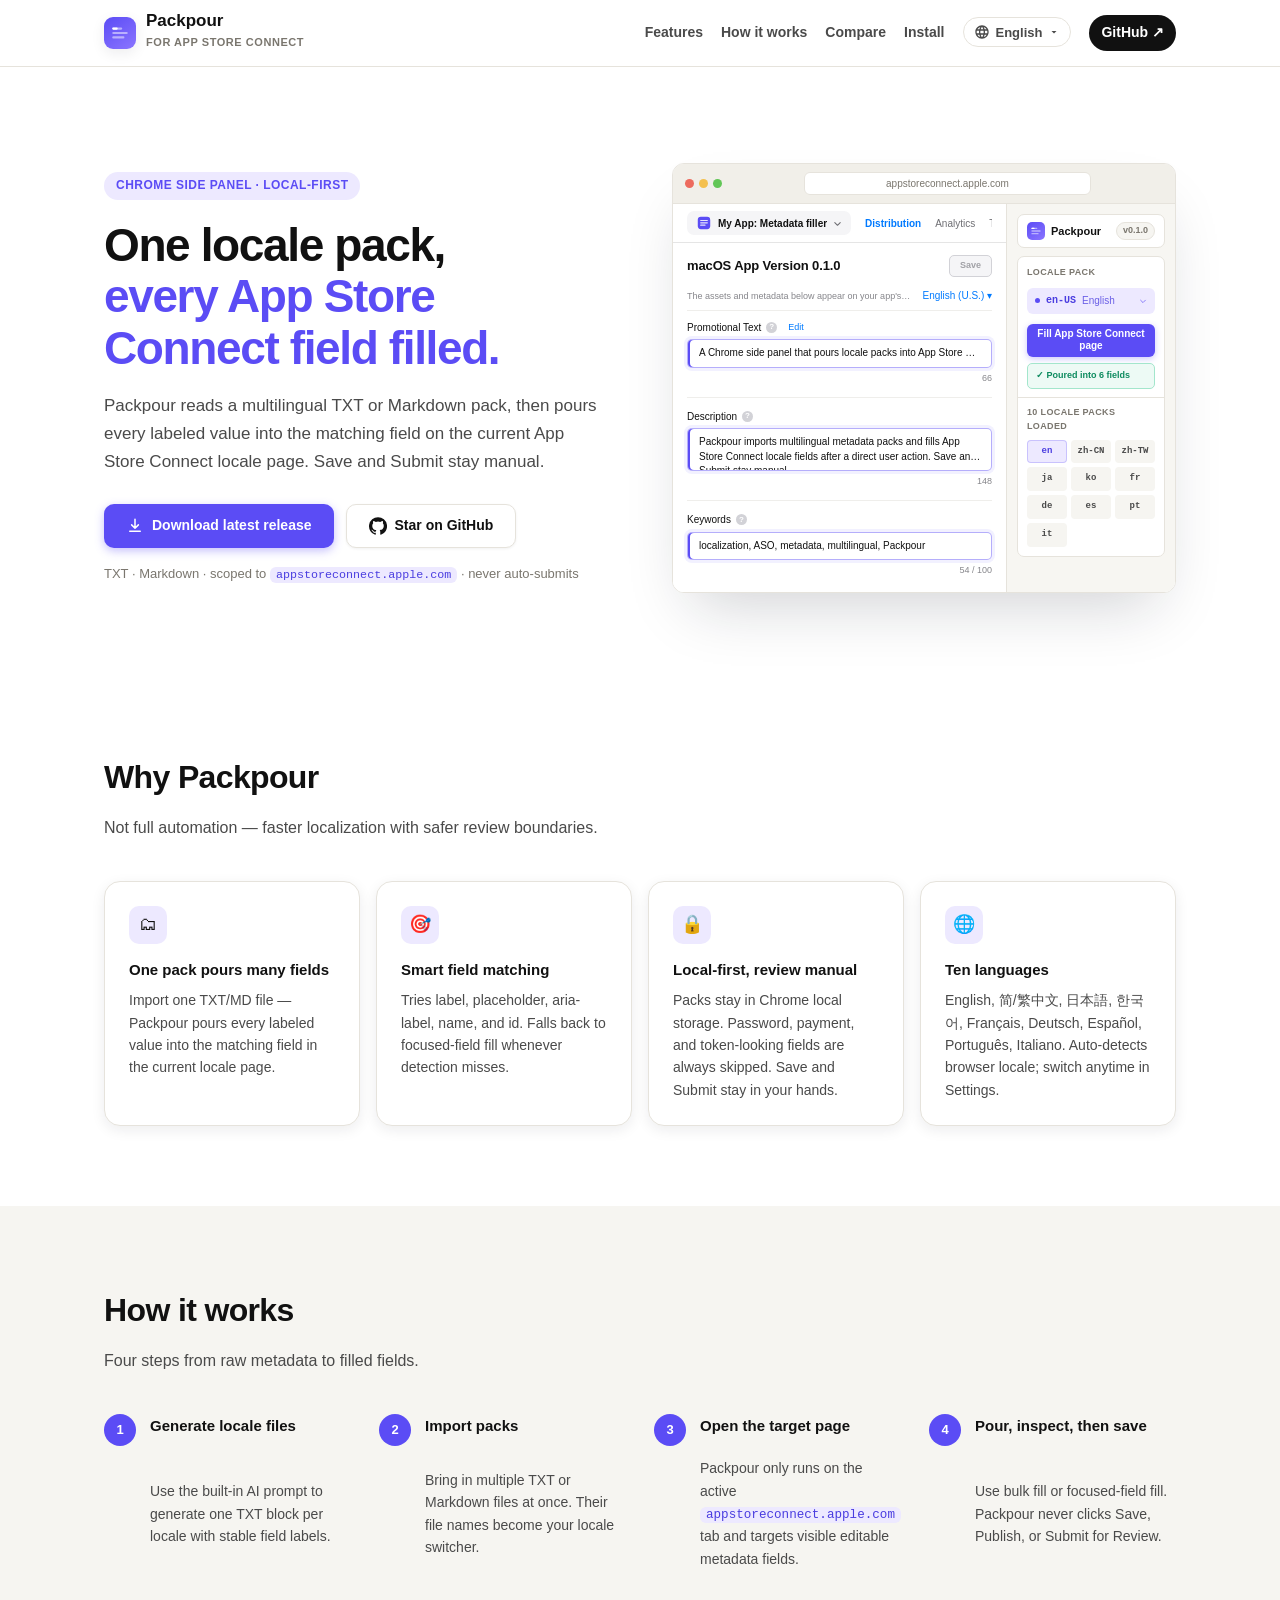
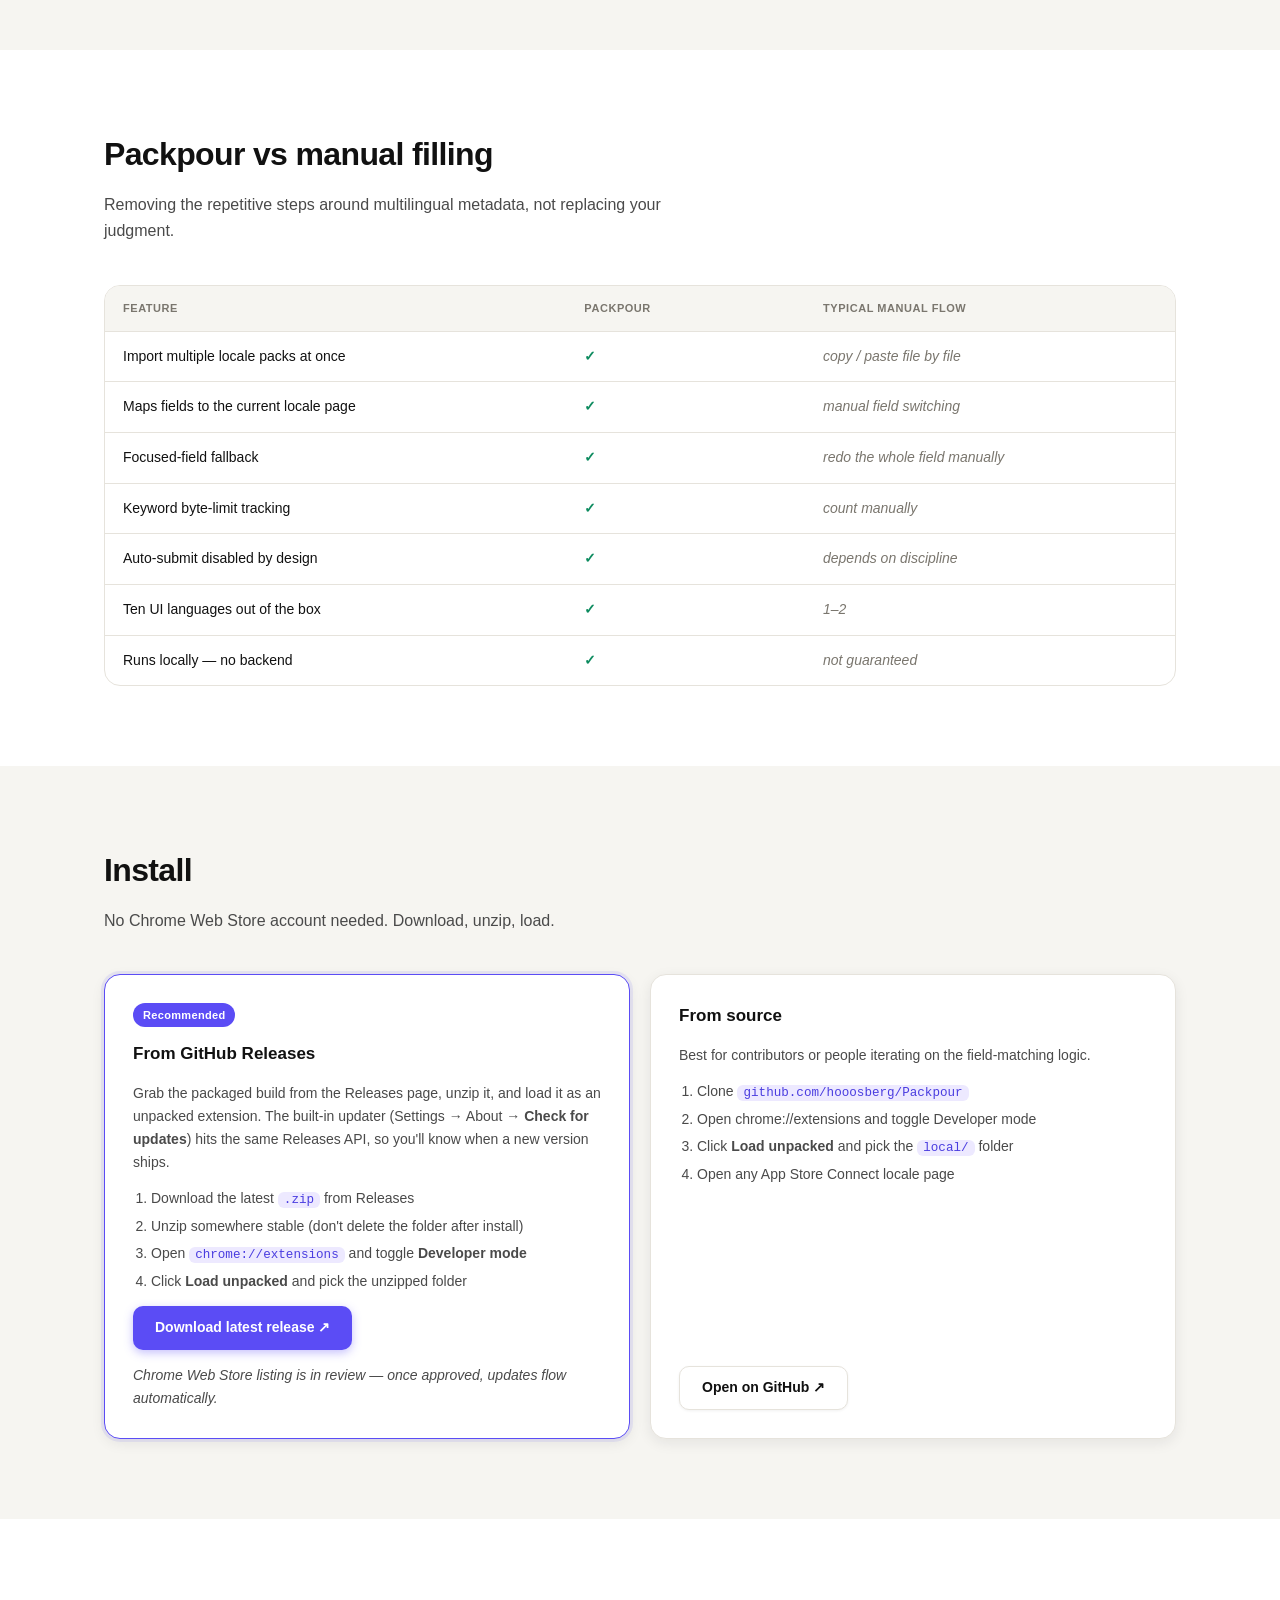
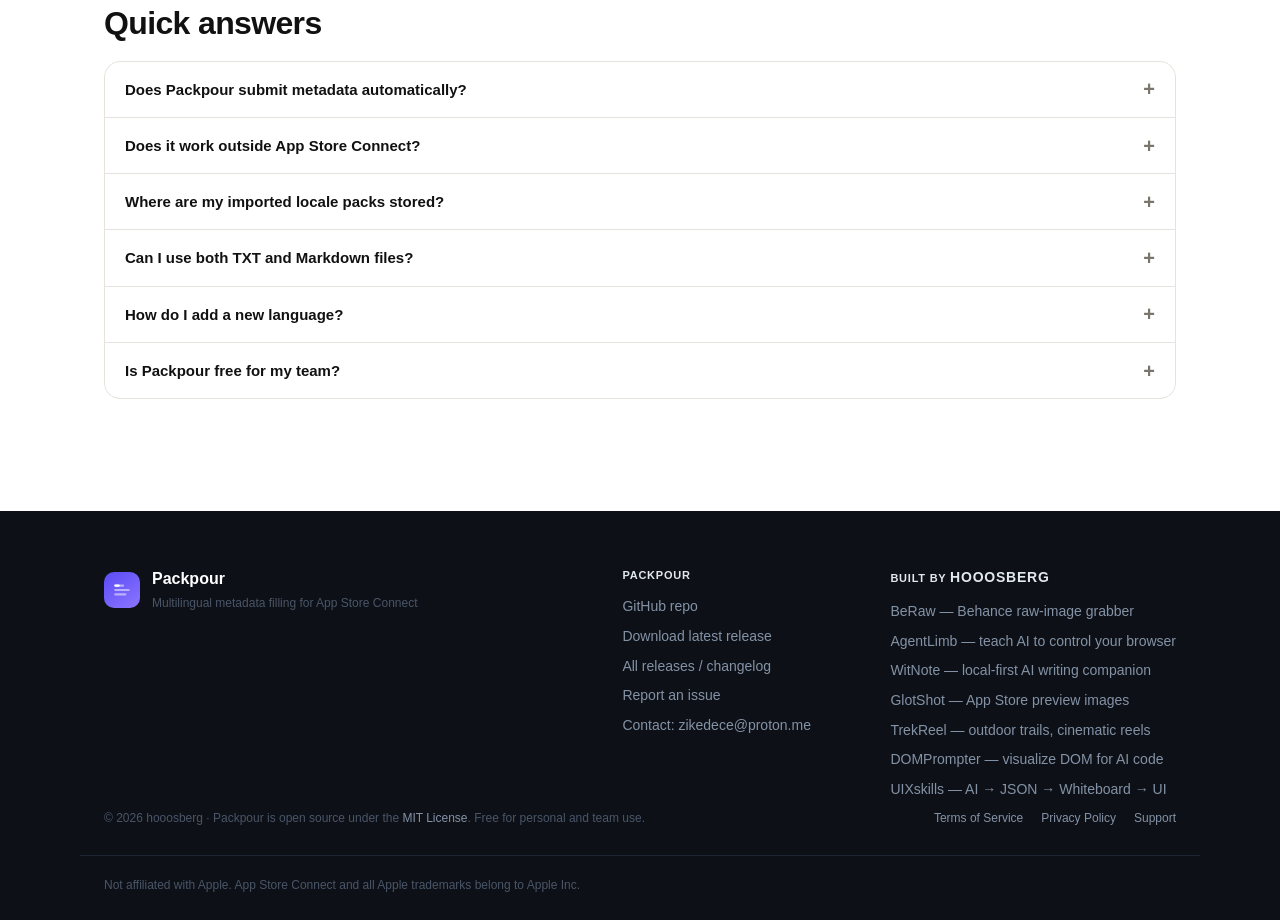
==== site/index.html @ 40644895 "Initial release: Packpour v0.1.0 Chrome side panel extension that pours multilingual TXT/Markdown me" ====
<!doctype html>
<html lang="en">
  <head>
    <meta charset="utf-8" />
    <meta name="viewport" content="width=device-width, initial-scale=1" />
    <title>Packpour — Pour locale packs into App Store Connect</title>
    <meta name="description" content="Packpour is a Chrome side panel that imports multilingual TXT or Markdown metadata packs and pours them into App Store Connect locale pages. Ten languages." />
    <meta property="og:title" content="Packpour — Pour locale packs into App Store Connect" />
    <meta property="og:description" content="Import locale packs. Fill App Store Connect. No copy-paste tax." />
    <meta property="og:type" content="website" />
    <link rel="icon" href="./assets/icon-128.png" type="image/png" />
    <link rel="stylesheet" href="./styles.css" />
  </head>
  <body>

    <header class="top">
      <div class="container top__inner">
        <a class="top__brand" href="./index.html">
          <span class="top__logo" aria-hidden="true">
            <svg width="20" height="20" viewBox="0 0 18 18" fill="none">
              <rect x="2" y="4" width="9" height="2" rx="1" fill="white" opacity=".5"/>
              <rect x="2" y="8" width="14" height="2" rx="1" fill="white" opacity=".5"/>
              <rect x="2" y="12" width="11" height="2" rx="1" fill="white" opacity=".5"/>
              <rect x="2" y="4" width="5" height="2" rx="1" fill="white"/>
            </svg>
          </span>
          <div>
            <span class="top__name">Packpour</span>
            <span class="top__tag" data-i18n="top.tag">for App Store Connect</span>
          </div>
        </a>
        <nav class="top__nav">
          <a href="#features" data-i18n="nav.features">Features</a>
          <a href="#how" data-i18n="nav.howItWorks">How it works</a>
          <a href="#compare" data-i18n="nav.compare">Compare</a>
          <a href="#install" data-i18n="nav.install">Install</a>
          <div class="lang-switcher">
            <button class="lang-switcher__button" type="button" id="langSwitcherButton" aria-haspopup="true" aria-expanded="false">
              <svg viewBox="0 0 24 24" width="16" height="16" aria-hidden="true"><path fill="currentColor" d="M12 2C6.48 2 2 6.48 2 12s4.48 10 10 10 10-4.48 10-10S17.52 2 12 2zm6.93 6h-2.95a15.65 15.65 0 0 0-1.38-3.56A8.03 8.03 0 0 1 18.92 8zM12 4.04c.83 1.2 1.48 2.53 1.91 3.96h-3.82c.43-1.43 1.08-2.76 1.91-3.96zM4.26 14C4.1 13.36 4 12.69 4 12s.1-1.36.26-2h3.38c-.08.66-.14 1.32-.14 2s.06 1.34.14 2H4.26zm.82 2h2.95c.32 1.25.78 2.45 1.38 3.56A7.99 7.99 0 0 1 5.08 16zm2.95-8H5.08a7.99 7.99 0 0 1 4.33-3.56A15.65 15.65 0 0 0 8.03 8zM12 19.96c-.83-1.2-1.48-2.53-1.91-3.96h3.82c-.43 1.43-1.08 2.76-1.91 3.96zM14.34 14H9.66c-.09-.66-.16-1.32-.16-2s.07-1.35.16-2h4.68c.09.65.16 1.32.16 2s-.07 1.34-.16 2zm.25 5.56c.6-1.11 1.06-2.31 1.38-3.56h2.95a8.03 8.03 0 0 1-4.33 3.56zM16.36 14c.08-.66.14-1.32.14-2s-.06-1.34-.14-2h3.38c.16.64.26 1.31.26 2s-.1 1.36-.26 2h-3.38z"/></svg>
              <span id="langSwitcherLabel">English</span>
              <svg viewBox="0 0 24 24" width="12" height="12" aria-hidden="true"><path fill="currentColor" d="M7 10l5 5 5-5z"/></svg>
            </button>
            <ul class="lang-switcher__menu" id="langSwitcherMenu" role="menu" hidden></ul>
          </div>
          <a class="top__github" href="https://github.com/hooosberg/Packpour" target="_blank" rel="noreferrer noopener">GitHub ↗</a>
        </nav>
      </div>
    </header>

    <main>

      <!-- ── Hero ─────────────────────────────── -->
      <section class="hero">
        <div class="container hero__inner">
          <div class="hero__copy">
            <span class="hero__eyebrow" data-i18n="hero.eyebrow">Chrome side panel · local-first</span>
            <h1>
              <span data-i18n="hero.h1a">One locale pack,</span><br />
              <span class="hero__accent" data-i18n="hero.h1b">every App Store Connect field filled.</span>
            </h1>
            <p class="hero__lede" data-i18n="hero.lede">
              Packpour reads a multilingual TXT or Markdown pack, then pours every labeled value
              into the matching field on the current App Store Connect locale page.
              Save and Submit stay manual.
            </p>
            <div class="hero__ctas">
              <a class="btn btn--primary" href="https://github.com/hooosberg/Packpour/releases/latest" target="_blank" rel="noreferrer noopener">
                <svg width="18" height="18" viewBox="0 0 24 24" fill="none" aria-hidden="true"><path d="M12 3v12m0 0 4.5-4.5M12 15l-4.5-4.5M5 19h14" stroke="currentColor" stroke-width="2" stroke-linecap="round" stroke-linejoin="round"/></svg>
                <span data-i18n="hero.ctaDownload">Download latest release</span>
              </a>
              <a class="btn btn--ghost" href="https://github.com/hooosberg/Packpour" target="_blank" rel="noreferrer noopener">
                <svg width="18" height="18" viewBox="0 0 24 24" fill="currentColor" aria-hidden="true"><path d="M12 .3a12 12 0 0 0-3.8 23.38c.6.12.82-.26.82-.58v-2.03c-3.34.73-4.04-1.61-4.04-1.61-.55-1.39-1.34-1.76-1.34-1.76-1.09-.74.08-.72.08-.72 1.21.08 1.85 1.24 1.85 1.24 1.07 1.84 2.81 1.31 3.5 1 .1-.78.42-1.31.76-1.61-2.66-.3-5.47-1.33-5.47-5.93 0-1.31.47-2.38 1.24-3.22-.12-.3-.54-1.52.12-3.17 0 0 1-.32 3.3 1.23a11.4 11.4 0 0 1 6 0c2.3-1.55 3.3-1.23 3.3-1.23.66 1.65.24 2.87.12 3.17.77.84 1.24 1.91 1.24 3.22 0 4.61-2.81 5.62-5.48 5.92.43.37.81 1.1.81 2.22v3.29c0 .32.21.7.82.58A12 12 0 0 0 12 .3z"/></svg>
                <span data-i18n="hero.ctaStar">Star on GitHub</span>
              </a>
            </div>
            <p class="hero__footnote" data-i18n-html="hero.footnote">TXT · Markdown · scoped to <code>appstoreconnect.apple.com</code> · never auto-submits</p>
          </div>

          <div class="hero__visual">
            <div class="scene">
              <div class="scene__window">
                <div class="scene__bar">
                  <span class="scene__dots"><span></span><span></span><span></span></span>
                  <span class="scene__url">appstoreconnect.apple.com</span>
                </div>
                <div class="scene__body">
                  <div class="scene__main">
                    <div class="scene__asc-topbar">
                      <div class="scene__asc-selector">
                        <span class="scene__asc-sel-icon" aria-hidden="true">
                          <svg width="14" height="14" viewBox="0 0 18 18" fill="none">
                            <rect x="1" y="1" width="16" height="16" rx="4" fill="#5b4cf5"/>
                            <rect x="4" y="5" width="10" height="1.5" rx=".75" fill="white" opacity=".85"/>
                            <rect x="4" y="8" width="10" height="1.5" rx=".75" fill="white" opacity=".85"/>
                            <rect x="4" y="11" width="7" height="1.5" rx=".75" fill="white" opacity=".85"/>
                          </svg>
                        </span>
                        <span class="scene__asc-sel-name">My App: Metadata filler</span>
                        <svg class="scene__asc-sel-caret" width="9" height="9" viewBox="0 0 10 10" aria-hidden="true"><path d="M2 4l3 3 3-3" stroke="currentColor" stroke-width="1.2" fill="none" stroke-linecap="round" stroke-linejoin="round"/></svg>
                      </div>
                      <nav class="scene__asc-tabs">
                        <span class="scene__asc-tab scene__asc-tab--active">Distribution</span>
                        <span class="scene__asc-tab">Analytics</span>
                        <span class="scene__asc-tab">TestFlight</span>
                        <span class="scene__asc-tab">Xcode Cloud</span>
                      </nav>
                    </div>

                    <div class="scene__asc-page">
                      <div class="scene__asc-heading">
                        <h3>macOS App Version 0.1.0</h3>
                        <span class="scene__asc-save">Save</span>
                      </div>
                      <div class="scene__asc-sub">
                        <p>The assets and metadata below appear on your app's product page.</p>
                        <span class="scene__lang" data-i18n="scene.lang">English (U.S.) ▾</span>
                      </div>

                      <div class="scene__field scene__field--just-filled">
                        <div class="scene__field-head">
                          <span class="scene__field-label">Promotional Text</span>
                          <span class="scene__field-help" aria-hidden="true">?</span>
                          <span class="scene__field-edit">Edit</span>
                        </div>
                        <div class="scene__field-input">A Chrome side panel that pours locale packs into App Store Connect.</div>
                        <div class="scene__field-foot"><span>66</span></div>
                      </div>

                      <hr class="scene__asc-rule" />

                      <div class="scene__field scene__field--just-filled">
                        <div class="scene__field-head">
                          <span class="scene__field-label">Description</span>
                          <span class="scene__field-help" aria-hidden="true">?</span>
                        </div>
                        <div class="scene__field-input scene__field-input--multi">Packpour imports multilingual metadata packs and fills App Store Connect locale fields after a direct user action. Save and Submit stay manual.</div>
                        <div class="scene__field-foot"><span>148</span></div>
                      </div>

                      <hr class="scene__asc-rule" />

                      <div class="scene__field scene__field--just-filled">
                        <div class="scene__field-head">
                          <span class="scene__field-label">Keywords</span>
                          <span class="scene__field-help" aria-hidden="true">?</span>
                        </div>
                        <div class="scene__field-input">localization, ASO, metadata, multilingual, Packpour</div>
                        <div class="scene__field-foot"><span>54 / 100</span></div>
                      </div>
                    </div>
                  </div>

                  <div class="scene__side">
                    <div class="scene__side-head">
                      <span class="scene__side-logo" aria-hidden="true">
                        <svg width="12" height="12" viewBox="0 0 18 18" fill="none">
                          <rect x="2" y="4" width="9" height="2" rx="1" fill="white" opacity=".5"/>
                          <rect x="2" y="8" width="14" height="2" rx="1" fill="white" opacity=".5"/>
                          <rect x="2" y="12" width="11" height="2" rx="1" fill="white" opacity=".5"/>
                          <rect x="2" y="4" width="5" height="2" rx="1" fill="white"/>
                        </svg>
                      </span>
                      <span class="scene__side-name">Packpour</span>
                      <span class="scene__side-ver">v0.1.0</span>
                    </div>
                    <div class="scene__side-body">
                      <div class="scene__side-section" data-i18n="scene.panelSection">Locale pack</div>
                      <div class="scene__side-current">
                        <span class="scene__side-dot"></span>
                        <span class="scene__side-current-code">en-US</span>
                        <span class="scene__side-current-name">English</span>
                        <svg class="scene__side-caret" width="8" height="8" viewBox="0 0 10 10" aria-hidden="true"><path d="M2 4l3 3 3-3" stroke="currentColor" stroke-width="1.2" fill="none" stroke-linecap="round" stroke-linejoin="round"/></svg>
                      </div>
                      <div class="scene__side-btn" data-i18n="scene.panelBtn">Fill App Store Connect page</div>
                      <div class="scene__side-status" data-i18n="scene.panelStatus">✓ Poured into 6 fields</div>

                      <div class="scene__side-divider"></div>
                      <div class="scene__side-langs-label" data-i18n="scene.packsLoaded">10 locale packs loaded</div>
                      <div class="scene__side-langs">
                        <span class="scene__side-lang scene__side-lang--active">en</span>
                        <span class="scene__side-lang">zh-CN</span>
                        <span class="scene__side-lang">zh-TW</span>
                        <span class="scene__side-lang">ja</span>
                        <span class="scene__side-lang">ko</span>
                        <span class="scene__side-lang">fr</span>
                        <span class="scene__side-lang">de</span>
                        <span class="scene__side-lang">es</span>
                        <span class="scene__side-lang">pt</span>
                        <span class="scene__side-lang">it</span>
                      </div>
                    </div>
                  </div>
                </div>
              </div>
              <div class="scene__flow" aria-hidden="true">
                <span></span><span></span><span></span><span></span>
              </div>
            </div>
          </div>
        </div>
      </section>

      <!-- ── Features ──────────────────────────── -->
      <section class="section" id="features">
        <div class="container">
          <h2 class="section__title" data-i18n="why.title">Why Packpour</h2>
          <p class="section__lede" data-i18n="why.lede">Not full automation — faster localization with safer review boundaries.</p>
          <div class="cards">
            <article class="card">
              <div class="card__icon">🗂</div>
              <h3 data-i18n="why.card1Title">One pack pours many fields</h3>
              <p data-i18n="why.card1Body">Import one TXT/MD file — Packpour pours every labeled value into the matching field in the current locale page.</p>
            </article>
            <article class="card">
              <div class="card__icon">🎯</div>
              <h3 data-i18n="why.card2Title">Smart field matching</h3>
              <p data-i18n="why.card2Body">Tries label, placeholder, aria-label, name, and id. Falls back to focused-field fill whenever detection misses.</p>
            </article>
            <article class="card">
              <div class="card__icon">🔒</div>
              <h3 data-i18n="why.card3Title">Local-first, review manual</h3>
              <p data-i18n="why.card3Body">Packs stay in Chrome local storage. Password, payment, and token-looking fields are always skipped. Save and Submit stay in your hands.</p>
            </article>
            <article class="card">
              <div class="card__icon">🌐</div>
              <h3 data-i18n="why.card4Title">Ten languages</h3>
              <p data-i18n="why.card4Body">English, 简/繁中文, 日本語, 한국어, Français, Deutsch, Español, Português, Italiano. Auto-detects browser locale; switch anytime in Settings.</p>
            </article>
          </div>
        </div>
      </section>

      <!-- ── How it works ───────────────────────── -->
      <section class="section section--muted" id="how">
        <div class="container">
          <h2 class="section__title" data-i18n="how.title">How it works</h2>
          <p class="section__lede" data-i18n="how.lede">Four steps from raw metadata to filled fields.</p>
          <div class="steps">
            <div class="step">
              <div class="step__num">1</div>
              <h3 data-i18n="how.step1Title">Generate locale files</h3>
              <p data-i18n="how.step1Body">Use the built-in AI prompt to generate one TXT block per locale with stable field labels.</p>
            </div>
            <div class="step">
              <div class="step__num">2</div>
              <h3 data-i18n="how.step2Title">Import packs</h3>
              <p data-i18n="how.step2Body">Bring in multiple TXT or Markdown files at once. Their file names become your locale switcher.</p>
            </div>
            <div class="step">
              <div class="step__num">3</div>
              <h3 data-i18n="how.step3Title">Open the target page</h3>
              <p data-i18n-html="how.step3Body">Packpour only runs on the active <code>appstoreconnect.apple.com</code> tab and targets visible editable metadata fields.</p>
            </div>
            <div class="step">
              <div class="step__num">4</div>
              <h3 data-i18n="how.step4Title">Pour, inspect, then save</h3>
              <p data-i18n="how.step4Body">Use bulk fill or focused-field fill. Packpour never clicks Save, Publish, or Submit for Review.</p>
            </div>
          </div>
        </div>
      </section>

      <!-- ── Compare ────────────────────────────── -->
      <section class="section" id="compare">
        <div class="container">
          <h2 class="section__title" data-i18n="compare.title">Packpour vs manual filling</h2>
          <p class="section__lede" data-i18n="compare.lede">Removing the repetitive steps around multilingual metadata, not replacing your judgment.</p>
          <div class="table">
            <div class="table__row table__row--head">
              <div data-i18n="compare.headFeature">Feature</div>
              <div>Packpour</div>
              <div data-i18n="compare.headOther">Typical manual flow</div>
            </div>
            <div class="table__row">
              <div data-i18n="compare.r1Feat">Import multiple locale packs at once</div>
              <div class="ok">✓</div>
              <div class="no" data-i18n="compare.r1Other">copy / paste file by file</div>
            </div>
            <div class="table__row">
              <div data-i18n="compare.r2Feat">Maps fields to the current locale page</div>
              <div class="ok">✓</div>
              <div class="no" data-i18n="compare.r2Other">manual field switching</div>
            </div>
            <div class="table__row">
              <div data-i18n="compare.r3Feat">Focused-field fallback</div>
              <div class="ok">✓</div>
              <div class="no" data-i18n="compare.r3Other">redo the whole field manually</div>
            </div>
            <div class="table__row">
              <div data-i18n="compare.r4Feat">Keyword byte-limit tracking</div>
              <div class="ok">✓</div>
              <div class="no" data-i18n="compare.r4Other">count manually</div>
            </div>
            <div class="table__row">
              <div data-i18n="compare.r5Feat">Auto-submit disabled by design</div>
              <div class="ok">✓</div>
              <div class="no" data-i18n="compare.r5Other">depends on discipline</div>
            </div>
            <div class="table__row">
              <div data-i18n="compare.r6Feat">Ten UI languages out of the box</div>
              <div class="ok">✓</div>
              <div class="no">1–2</div>
            </div>
            <div class="table__row">
              <div data-i18n="compare.r7Feat">Runs locally — no backend</div>
              <div class="ok">✓</div>
              <div class="no" data-i18n="compare.r7Other">not guaranteed</div>
            </div>
          </div>
        </div>
      </section>

      <!-- ── Install ────────────────────────────── -->
      <section class="section section--muted" id="install">
        <div class="container">
          <h2 class="section__title" data-i18n="install.title">Install</h2>
          <p class="section__lede" data-i18n="install.lede">No Chrome Web Store account needed. Download, unzip, load.</p>
          <div class="install">
            <div class="install__card install__card--featured">
              <div class="install__badge" data-i18n="install.badge">Recommended</div>
              <h3 data-i18n="install.card1Title">From GitHub Releases</h3>
              <p data-i18n-html="install.card1Body">Grab the packaged build from the Releases page, unzip it, and load it as an unpacked extension. The built-in updater (Settings → About → <b>Check for updates</b>) hits the same Releases API, so you'll know when a new version ships.</p>
              <ol>
                <li data-i18n-html="install.card1Step1">Download the latest <code>.zip</code> from Releases</li>
                <li data-i18n="install.card1Step2">Unzip somewhere stable (don't delete the folder after install)</li>
                <li data-i18n-html="install.card1Step3">Open <code>chrome://extensions</code> and toggle <b>Developer mode</b></li>
                <li data-i18n-html="install.card1Step4">Click <b>Load unpacked</b> and pick the unzipped folder</li>
              </ol>
              <a class="btn btn--primary" href="https://github.com/hooosberg/Packpour/releases/latest" target="_blank" rel="noreferrer noopener" data-i18n="install.card1Cta">Download latest release ↗</a>
              <p class="install__note" data-i18n="install.card1Note">Chrome Web Store listing is in review — once approved, updates flow automatically.</p>
            </div>
            <div class="install__card">
              <h3 data-i18n="install.card2Title">From source</h3>
              <p data-i18n="install.card2Body">Best for contributors or people iterating on the field-matching logic.</p>
              <ol>
                <li data-i18n-html="install.card2Step1">Clone <code>github.com/hooosberg/Packpour</code></li>
                <li data-i18n="install.card2Step2">Open chrome://extensions and toggle Developer mode</li>
                <li data-i18n-html="install.card2Step3">Click <b>Load unpacked</b> and pick the <code>local/</code> folder</li>
                <li data-i18n="install.card2Step4">Open any App Store Connect locale page</li>
              </ol>
              <a class="btn btn--ghost" href="https://github.com/hooosberg/Packpour" target="_blank" rel="noreferrer noopener" data-i18n="install.card2Cta">Open on GitHub ↗</a>
            </div>
          </div>
        </div>
      </section>

      <!-- ── FAQ ───────────────────────────────── -->
      <section class="section" id="faq">
        <div class="container">
          <h2 class="section__title" data-i18n="faq.title">Quick answers</h2>
          <div class="faq">
            <details>
              <summary data-i18n="faq.q1">Does Packpour submit metadata automatically?</summary>
              <p data-i18n="faq.a1">No. It fills visible editable fields only. Save, Publish, and Submit for Review always stay manual.</p>
            </details>
            <details>
              <summary data-i18n="faq.q2">Does it work outside App Store Connect?</summary>
              <p data-i18n-html="faq.a2">No. Packpour is intentionally scoped to <code>appstoreconnect.apple.com</code>.</p>
            </details>
            <details>
              <summary data-i18n="faq.q3">Where are my imported locale packs stored?</summary>
              <p data-i18n="faq.a3">Locally, in your browser's Chrome storage. Nothing is sent to any server.</p>
            </details>
            <details>
              <summary data-i18n="faq.q4">Can I use both TXT and Markdown files?</summary>
              <p data-i18n="faq.a4">Yes. The parser accepts both structured TXT and Markdown packs.</p>
            </details>
            <details>
              <summary data-i18n="faq.q5">How do I add a new language?</summary>
              <p data-i18n-html="faq.a5">Copy <code>_locales/en/</code> to a new locale code, translate <code>messages.json</code>, and add the same block to <code>popup.js</code>'s TRANSLATIONS map. Open a PR and we'll ship it.</p>
            </details>
            <details>
              <summary data-i18n="faq.q6">Is Packpour free for my team?</summary>
              <p data-i18n-html="faq.a6">Yes. MIT License — free for personal and team use. If you want to contribute translations or features, email <a href="mailto:zikedece@proton.me">zikedece@proton.me</a>.</p>
            </details>
          </div>
        </div>
      </section>

    </main>

    <footer class="foot">
      <div class="container foot__inner">
        <div class="foot__brand">
          <span class="foot__logo" aria-hidden="true">
            <svg width="20" height="20" viewBox="0 0 18 18" fill="none">
              <rect x="2" y="4" width="9" height="2" rx="1" fill="white" opacity=".5"/>
              <rect x="2" y="8" width="14" height="2" rx="1" fill="white" opacity=".5"/>
              <rect x="2" y="12" width="11" height="2" rx="1" fill="white" opacity=".5"/>
              <rect x="2" y="4" width="5" height="2" rx="1" fill="white"/>
            </svg>
          </span>
          <div>
            <div class="foot__name">Packpour</div>
            <div class="foot__tag" data-i18n="footer.tag">Multilingual metadata filling for App Store Connect</div>
          </div>
        </div>

        <div class="foot__cols">
          <div class="foot__col">
            <h4 data-i18n="footer.colProduct">Packpour</h4>
            <a href="https://github.com/hooosberg/Packpour" target="_blank" rel="noreferrer noopener" data-i18n="footer.linkRepo">GitHub repo</a>
            <a href="https://github.com/hooosberg/Packpour/releases/latest" target="_blank" rel="noreferrer noopener" data-i18n="footer.linkRelease">Download latest release</a>
            <a href="https://github.com/hooosberg/Packpour/releases" target="_blank" rel="noreferrer noopener" data-i18n="footer.linkChangelog">All releases / changelog</a>
            <a href="https://github.com/hooosberg/Packpour/issues" target="_blank" rel="noreferrer noopener" data-i18n="footer.linkIssue">Report an issue</a>
            <a href="mailto:zikedece@proton.me" data-i18n="footer.linkContact">Contact: zikedece@proton.me</a>
          </div>
          <div class="foot__col">
            <h4 data-i18n-html="footer.colBuilt">Built by <a href="https://github.com/hooosberg" target="_blank" rel="noreferrer noopener">hooosberg</a></h4>
            <a href="https://github.com/hooosberg/BeRaw" target="_blank" rel="noreferrer noopener" data-i18n="footer.proj1">BeRaw — Behance raw-image grabber</a>
            <a href="https://github.com/hooosberg/AgentLimb" target="_blank" rel="noreferrer noopener" data-i18n="footer.proj2">AgentLimb — teach AI to control your browser</a>
            <a href="https://github.com/hooosberg/WitNote" target="_blank" rel="noreferrer noopener" data-i18n="footer.proj3">WitNote — local-first AI writing companion</a>
            <a href="https://github.com/hooosberg/GlotShot" target="_blank" rel="noreferrer noopener" data-i18n="footer.proj4">GlotShot — App Store preview images</a>
            <a href="https://github.com/hooosberg/TrekReel" target="_blank" rel="noreferrer noopener" data-i18n="footer.proj5">TrekReel — outdoor trails, cinematic reels</a>
            <a href="https://github.com/hooosberg/DOMPrompter" target="_blank" rel="noreferrer noopener" data-i18n="footer.proj6">DOMPrompter — visualize DOM for AI code</a>
            <a href="https://github.com/hooosberg/UIXskills" target="_blank" rel="noreferrer noopener" data-i18n="footer.proj7">UIXskills — AI → JSON → Whiteboard → UI</a>
          </div>
        </div>
      </div>

      <div class="container foot__legal">
        <span>© <span id="year">2026</span> hooosberg · <span data-i18n-html="footer.legalCopy">Packpour is open source under the <a href="./terms.html">MIT License</a>. Free for personal and team use.</span></span>
        <span class="foot__legal-links">
          <a href="./terms.html" data-i18n="footer.legalTerms">Terms of Service</a>
          <a href="./privacy.html" data-i18n="footer.legalPrivacy">Privacy Policy</a>
          <a href="./support.html" data-i18n="footer.legalSupport">Support</a>
        </span>
      </div>
      <div class="container foot__legal">
        <span data-i18n="footer.legalTrademark">Not affiliated with Apple. App Store Connect and all Apple trademarks belong to Apple Inc.</span>
      </div>
    </footer>

    <script defer src="./i18n.js"></script>
  </body>
</html>
---- site/styles.css ----
/* ── Reset & base ───────────────────────────────────────────── */
*, *::before, *::after { box-sizing: border-box; margin: 0; padding: 0; }

:root {
  --bg: #ffffff;
  --bg-soft: #f6f5f1;
  --ink: #111111;
  --ink-soft: #4a4a4a;
  --muted: #7a766e;
  --line: #e6e3dc;
  --accent: #5b4cf5;
  --accent-strong: #4a3de0;
  --accent-tint: #ede9ff;
  --warn: #ff7d2d;
  --ok: #0d8b5f;
  --shadow-lg: 0 30px 60px -20px rgba(20, 25, 40, 0.2);
  --shadow-md: 0 10px 30px -10px rgba(20, 25, 40, 0.18);
  --shadow-sm: 0 4px 14px rgba(20, 25, 40, 0.08);
  --radius: 16px;
  --radius-lg: 22px;
  font-family: "Inter", -apple-system, BlinkMacSystemFont, "Helvetica Neue",
    "PingFang SC", "Noto Sans", sans-serif;
  color-scheme: light;
}

html, body {
  background: var(--bg);
  color: var(--ink);
  -webkit-font-smoothing: antialiased;
  text-rendering: optimizeLegibility;
}

body {
  line-height: 1.55;
  font-size: 16px;
  background:
    radial-gradient(1200px 400px at 15% -5%, #ede9ff 0%, transparent 60%),
    radial-gradient(900px 400px at 95% -5%, #fff3e3 0%, transparent 60%),
    var(--bg);
}

a { color: var(--accent); text-decoration: none; }
a:hover { color: var(--accent-strong); }

code {
  font-family: "JetBrains Mono", ui-monospace, SFMono-Regular, Menlo, monospace;
  font-size: 0.9em;
  background: var(--accent-tint);
  color: var(--accent-strong);
  padding: 1px 6px;
  border-radius: 6px;
}

.container {
  width: 100%;
  max-width: 1120px;
  margin: 0 auto;
  padding: 0 24px;
}

/* ── Top bar ────────────────────────────────────────────────── */
.top {
  position: sticky;
  top: 0;
  z-index: 50;
  background: rgba(255, 255, 255, 0.82);
  backdrop-filter: blur(10px);
  -webkit-backdrop-filter: blur(10px);
  border-bottom: 1px solid var(--line);
}
.top__inner {
  display: flex;
  align-items: center;
  justify-content: space-between;
  padding: 12px 24px;
}
.top__brand {
  display: inline-flex;
  align-items: center;
  gap: 10px;
  color: var(--ink);
  font-weight: 700;
}
.top__brand:hover { color: var(--ink); }
.top__logo {
  width: 32px;
  height: 32px;
  border-radius: 9px;
  background: linear-gradient(145deg, #5b4cf5 0%, #8b75ff 100%);
  box-shadow: var(--shadow-sm);
  display: flex;
  align-items: center;
  justify-content: center;
  flex-shrink: 0;
}
.top__name {
  font-size: 17px;
  font-weight: 800;
  display: block;
  line-height: 1;
}
.top__tag {
  font-size: 11px;
  letter-spacing: 0.05em;
  color: var(--muted);
  text-transform: uppercase;
}
.top__nav {
  display: inline-flex;
  align-items: center;
  gap: 18px;
}
.top__nav a {
  color: var(--ink-soft);
  font-size: 14px;
  font-weight: 600;
}
.top__nav a:hover { color: var(--ink); }
.top__github {
  padding: 7px 12px;
  border-radius: 999px;
  background: var(--ink);
  color: #fff !important;
}
.top__github:hover { background: var(--accent); color: #fff !important; }

/* ── Language switcher ──────────────────────────────────────── */
.lang-switcher { position: relative; }
.lang-switcher__button {
  display: inline-flex;
  align-items: center;
  gap: 6px;
  padding: 6px 10px;
  border: 1px solid var(--line);
  border-radius: 999px;
  background: #fff;
  color: var(--ink-soft);
  font-family: inherit;
  font-size: 13px;
  font-weight: 600;
  cursor: pointer;
  transition: border-color 120ms ease, color 120ms ease;
}
.lang-switcher__button:hover { border-color: var(--accent); color: var(--accent); }
.lang-switcher__menu {
  position: absolute;
  top: calc(100% + 6px);
  right: 0;
  list-style: none;
  margin: 0;
  padding: 6px;
  min-width: 180px;
  max-height: 380px;
  overflow-y: auto;
  background: #fff;
  border: 1px solid var(--line);
  border-radius: 12px;
  box-shadow: var(--shadow-md);
  z-index: 60;
}
.lang-switcher__menu[hidden] { display: none; }
.lang-switcher__menu li {
  display: flex;
  align-items: center;
  justify-content: space-between;
  gap: 10px;
  padding: 8px 12px;
  border-radius: 8px;
  font-size: 14px;
  color: var(--ink-soft);
  cursor: pointer;
  transition: background 120ms ease, color 120ms ease;
}
.lang-switcher__menu li:hover { background: var(--bg-soft); color: var(--ink); }
.lang-switcher__menu li.is-active {
  background: var(--accent-tint);
  color: var(--accent-strong);
  font-weight: 700;
}

/* ── Buttons ────────────────────────────────────────────────── */
.btn {
  display: inline-flex;
  align-items: center;
  gap: 8px;
  min-height: 44px;
  padding: 0 22px;
  border-radius: 10px;
  font-size: 14px;
  font-weight: 700;
  text-decoration: none;
  cursor: pointer;
  transition: transform .1s, box-shadow .12s, background .12s;
  white-space: nowrap;
}
.btn:hover { text-decoration: none; }
.btn--primary {
  background: var(--accent);
  color: #fff;
  box-shadow: 0 3px 10px rgba(91,76,245,.35);
}
.btn--primary:hover {
  background: var(--accent-strong);
  color: #fff;
  box-shadow: 0 5px 16px rgba(91,76,245,.45);
  transform: translateY(-1px);
}
.btn--ghost {
  background: #fff;
  color: var(--ink);
  border: 1px solid var(--line);
  box-shadow: 0 1px 3px rgba(13,17,23,.06);
}
.btn--ghost:hover { background: var(--bg-soft); color: var(--ink); }

/* ── Hero ───────────────────────────────────────────────────── */
.hero { padding: 96px 0 80px; overflow: hidden; position: relative; }
.hero__inner {
  display: grid;
  grid-template-columns: 1fr 1fr;
  gap: 64px;
  align-items: center;
  position: relative;
}
.hero__eyebrow {
  display: inline-flex;
  align-items: center;
  height: 28px;
  padding: 0 12px;
  border-radius: 999px;
  background: var(--accent-tint);
  color: var(--accent);
  font-size: 12px;
  font-weight: 700;
  letter-spacing: .04em;
  text-transform: uppercase;
  margin-bottom: 20px;
}
.hero h1 {
  font-size: clamp(28px, 4vw, 46px);
  font-weight: 800;
  line-height: 1.12;
  letter-spacing: -.03em;
  color: var(--ink);
  margin-bottom: 18px;
}
.hero__accent { color: var(--accent); }
.hero__lede {
  font-size: 17px;
  line-height: 1.65;
  color: var(--ink-soft);
  max-width: 520px;
  margin-bottom: 28px;
}
.hero__ctas { display: flex; align-items: center; gap: 12px; flex-wrap: wrap; }
.hero__footnote { margin-top: 16px; font-size: 13px; color: var(--muted); }

/* ── Hero scene: ASC browser mock + Packpour side panel ─────── */
.hero__visual { display: flex; justify-content: flex-end; position: relative; }

.scene {
  position: relative;
  width: 100%;
  max-width: 560px;
}

.scene__window {
  background: #fff;
  border: 1px solid var(--line);
  border-radius: 12px;
  box-shadow: var(--shadow-lg);
  overflow: hidden;
}

.scene__bar {
  display: flex;
  align-items: center;
  gap: 10px;
  padding: 8px 12px;
  background: #f1efe9;
  border-bottom: 1px solid var(--line);
}
.scene__dots { display: inline-flex; gap: 5px; }
.scene__dots span {
  width: 9px; height: 9px;
  border-radius: 999px;
  background: #d8d5cd;
}
.scene__dots span:first-child { background: #ed6b5e; }
.scene__dots span:nth-child(2) { background: #f4c04e; }
.scene__dots span:last-child { background: #62c656; }
.scene__url {
  flex: 1;
  text-align: center;
  font-size: 10px;
  color: var(--muted);
  background: #fff;
  border: 1px solid var(--line);
  border-radius: 6px;
  padding: 3px 10px;
  max-width: 60%;
  margin: 0 auto;
}

.scene__body {
  display: grid;
  grid-template-columns: 1fr 168px;
  background: var(--bg);
}

/* ── ASC main pane (Apple App Store Connect mock) ───────────── */
.scene__main {
  background: #fff;
  border-right: 1px solid var(--line);
  display: flex;
  flex-direction: column;
  min-width: 0;
}

/* Top bar: app selector + tab nav (mimics real ASC) */
.scene__asc-topbar {
  display: flex;
  align-items: center;
  gap: 14px;
  padding: 7px 14px;
  border-bottom: 1px solid #e5e5e5;
  background: #fff;
  flex-wrap: nowrap;
  overflow: hidden;
}
.scene__asc-selector {
  display: inline-flex;
  align-items: center;
  gap: 6px;
  padding: 4px 9px;
  border-radius: 7px;
  background: #f5f5f7;
  font-size: 10px;
  font-weight: 600;
  color: var(--ink);
  white-space: nowrap;
  flex-shrink: 0;
}
.scene__asc-sel-icon {
  width: 16px; height: 16px;
  border-radius: 4px;
  display: inline-flex;
  align-items: center;
  justify-content: center;
  flex-shrink: 0;
}
.scene__asc-sel-name { max-width: 110px; overflow: hidden; text-overflow: ellipsis; }
.scene__asc-sel-caret { color: #6e6e73; flex-shrink: 0; }

.scene__asc-tabs {
  display: inline-flex;
  gap: 14px;
  font-size: 10px;
  overflow: hidden;
}
.scene__asc-tab {
  color: #6e6e73;
  font-weight: 500;
  padding: 4px 0;
  white-space: nowrap;
  position: relative;
}
.scene__asc-tab--active {
  color: #007aff;
  font-weight: 600;
}
.scene__asc-tab--active::after {
  content: "";
  position: absolute;
  left: 0; right: 0; bottom: -8px;
  height: 2px;
  background: #007aff;
  border-radius: 2px 2px 0 0;
}

/* Page content area */
.scene__asc-page {
  padding: 12px 14px 14px;
  display: flex;
  flex-direction: column;
  gap: 9px;
}

.scene__asc-heading {
  display: flex;
  align-items: center;
  justify-content: space-between;
  gap: 10px;
  margin-bottom: 2px;
}
.scene__asc-heading h3 {
  font-size: 13px;
  font-weight: 700;
  letter-spacing: -.01em;
  color: var(--ink);
  margin: 0;
}
.scene__asc-save {
  font-size: 9px;
  font-weight: 600;
  color: #a1a1a6;
  padding: 3px 10px;
  border: 1px solid #d2d2d7;
  border-radius: 5px;
  background: #f5f5f7;
}

.scene__asc-sub {
  display: flex;
  align-items: center;
  justify-content: space-between;
  gap: 10px;
  padding-bottom: 6px;
  border-bottom: 1px solid #efeeeb;
}
.scene__asc-sub p {
  font-size: 9px;
  color: #86868b;
  line-height: 1.4;
  margin: 0;
  flex: 1;
  overflow: hidden;
  text-overflow: ellipsis;
  white-space: nowrap;
}
.scene__lang {
  font-size: 10px;
  color: #007aff;
  font-weight: 500;
  white-space: nowrap;
  flex-shrink: 0;
}

/* Fields (real ASC style: label row + textarea + counter) */
.scene__field { display: grid; gap: 4px; }
.scene__field-head {
  display: flex;
  align-items: center;
  gap: 5px;
}
.scene__field-label {
  font-size: 10px;
  color: var(--ink);
  font-weight: 500;
}
.scene__field-help {
  width: 11px; height: 11px;
  border-radius: 999px;
  background: #d2d2d7;
  color: #fff;
  font-size: 8px;
  font-weight: 700;
  display: inline-flex;
  align-items: center;
  justify-content: center;
  line-height: 1;
}
.scene__field-edit {
  margin-left: 6px;
  font-size: 9px;
  color: #007aff;
  font-weight: 500;
}
.scene__field-input {
  font-size: 10px;
  padding: 6px 9px;
  border: 1px solid #d2d2d7;
  border-radius: 5px;
  background: #fff;
  color: var(--ink);
  line-height: 1.45;
  white-space: nowrap;
  overflow: hidden;
  text-overflow: ellipsis;
  position: relative;
  transition: border-color .2s, box-shadow .2s;
}
.scene__field-input--multi {
  white-space: normal;
  overflow: hidden;
  display: -webkit-box;
  -webkit-line-clamp: 2;
  -webkit-box-orient: vertical;
  min-height: 38px;
}
.scene__field-foot {
  display: flex;
  justify-content: flex-end;
  font-size: 9px;
  color: #86868b;
}

.scene__asc-rule {
  border: 0;
  border-top: 1px solid #efeeeb;
  margin: 2px 0;
}

/* "just poured" state: soft indigo highlight on the field */
.scene__field--just-filled .scene__field-input {
  border-color: rgba(91, 76, 245, 0.45);
  box-shadow: inset 2px 0 0 var(--accent), 0 0 0 3px rgba(91, 76, 245, 0.08);
  padding-left: 11px;
}

/* ── Packpour side panel (Chrome's side_panel feature) ──────── */
.scene__side {
  background: #f7f6f2;
  padding: 10px;
  display: flex;
  flex-direction: column;
  gap: 8px;
  min-width: 0;
}
.scene__side-head {
  display: flex;
  align-items: center;
  gap: 6px;
  padding: 7px 9px;
  background: #fff;
  border: 1px solid var(--line);
  border-radius: 7px;
}
.scene__side-logo {
  width: 18px; height: 18px;
  border-radius: 5px;
  background: linear-gradient(145deg, #5b4cf5, #8b75ff);
  display: flex; align-items: center; justify-content: center;
  flex-shrink: 0;
}
.scene__side-name { font-size: 11px; font-weight: 700; flex: 1; }
.scene__side-ver {
  font-size: 9px;
  font-weight: 600;
  color: var(--muted);
  background: var(--bg-soft);
  border: 1px solid var(--line);
  border-radius: 999px;
  padding: 1px 6px;
}

.scene__side-body {
  background: #fff;
  border: 1px solid var(--line);
  border-radius: 7px;
  padding: 9px;
  display: flex;
  flex-direction: column;
  gap: 6px;
}
.scene__side-section {
  font-size: 9px;
  font-weight: 700;
  letter-spacing: .04em;
  text-transform: uppercase;
  color: var(--muted);
  margin-bottom: 2px;
}
.scene__side-current {
  display: flex;
  align-items: center;
  gap: 6px;
  padding: 5px 8px;
  border-radius: 6px;
  background: var(--accent-tint);
  color: var(--accent-strong);
  font-size: 10px;
  font-weight: 600;
}
.scene__side-current-code {
  font-family: ui-monospace, SFMono-Regular, Menlo, monospace;
  font-size: 10px;
}
.scene__side-current-name {
  flex: 1;
  color: var(--accent-strong);
  opacity: .8;
  font-weight: 500;
  overflow: hidden;
  text-overflow: ellipsis;
  white-space: nowrap;
}
.scene__side-caret { color: var(--accent); opacity: .7; flex-shrink: 0; }
.scene__side-dot {
  width: 5px; height: 5px;
  border-radius: 999px;
  background: var(--accent);
  flex-shrink: 0;
}

.scene__side-divider {
  height: 1px;
  background: var(--line);
  margin: 2px -9px;
}
.scene__side-langs-label {
  font-size: 9px;
  font-weight: 700;
  letter-spacing: .04em;
  text-transform: uppercase;
  color: var(--muted);
}
.scene__side-langs {
  display: grid;
  grid-template-columns: repeat(3, 1fr);
  gap: 4px;
}
.scene__side-lang {
  font-size: 9px;
  font-weight: 600;
  font-family: ui-monospace, SFMono-Regular, Menlo, monospace;
  text-align: center;
  padding: 4px 2px;
  border-radius: 4px;
  background: var(--bg-soft);
  color: var(--ink-soft);
  border: 1px solid transparent;
}
.scene__side-lang--active {
  background: var(--accent-tint);
  color: var(--accent-strong);
  border-color: rgba(91, 76, 245, 0.25);
}

.scene__side-btn {
  display: flex;
  align-items: center;
  justify-content: center;
  min-height: 26px;
  padding: 4px 8px;
  border-radius: 6px;
  background: var(--accent);
  color: #fff;
  font-size: 10px;
  font-weight: 700;
  box-shadow: 0 2px 6px rgba(91,76,245,.3);
  margin-top: 4px;
  text-align: center;
  line-height: 1.25;
}
.scene__side-status {
  padding: 5px 8px;
  border-radius: 5px;
  font-size: 9px;
  font-weight: 600;
  color: var(--ok);
  background: #edfaf5;
  border: 1px solid #a3e6cc;
}

/* Pour flow dots (decorative, between panel and form) */
.scene__flow {
  position: absolute;
  top: 52%;
  right: 168px;
  width: 24px;
  height: 60px;
  pointer-events: none;
  display: none; /* keep it subtle — disable by default */
}
.scene__flow span {
  position: absolute;
  width: 4px; height: 4px;
  border-radius: 999px;
  background: var(--accent);
  opacity: .6;
}

/* ── Sections ───────────────────────────────────────────────── */
.section { padding: 80px 0; }
.section--muted { background: var(--bg-soft); }
.section__title {
  font-size: clamp(22px, 3vw, 32px);
  font-weight: 800;
  letter-spacing: -.02em;
  margin-bottom: 12px;
}
.section__lede {
  font-size: 16px;
  color: var(--ink-soft);
  max-width: 560px;
  line-height: 1.65;
  margin-bottom: 40px;
}

/* ── Feature cards ──────────────────────────────────────────── */
.cards {
  display: grid;
  grid-template-columns: repeat(auto-fit, minmax(220px, 1fr));
  gap: 16px;
}
.card {
  background: #fff;
  border: 1px solid var(--line);
  border-radius: var(--radius);
  padding: 24px;
  box-shadow: var(--shadow-sm);
  transition: box-shadow .15s, transform .15s;
}
.card:hover { box-shadow: var(--shadow-md); transform: translateY(-2px); }
.card__icon {
  width: 38px; height: 38px;
  border-radius: 10px;
  background: var(--accent-tint);
  display: flex; align-items: center; justify-content: center;
  margin-bottom: 14px;
  font-size: 18px;
}
.card h3 { font-size: 15px; font-weight: 700; margin-bottom: 8px; }
.card p  { font-size: 14px; color: var(--ink-soft); line-height: 1.6; }

/* ── Steps ──────────────────────────────────────────────────── */
.steps {
  display: grid;
  grid-template-columns: repeat(auto-fit, minmax(220px, 1fr));
  gap: 28px;
}
.step { display: grid; grid-template-columns: auto 1fr; gap: 14px; align-items: start; }
.step__num {
  width: 32px; height: 32px;
  border-radius: 999px;
  background: var(--accent);
  color: #fff;
  font-size: 13px;
  font-weight: 800;
  display: flex; align-items: center; justify-content: center;
  flex-shrink: 0;
  grid-row: span 2;
}
.step h3 { font-size: 15px; font-weight: 700; margin-bottom: 6px; }
.step p  { font-size: 14px; color: var(--ink-soft); line-height: 1.6; }

/* ── Compare table ──────────────────────────────────────────── */
.table {
  border: 1px solid var(--line);
  border-radius: var(--radius);
  overflow: hidden;
  background: #fff;
}
.table__row {
  display: grid;
  grid-template-columns: 2fr 1fr 1.5fr;
  padding: 14px 18px;
  border-bottom: 1px solid var(--line);
  gap: 16px;
  align-items: center;
  font-size: 14px;
}
.table__row:last-child { border-bottom: 0; }
.table__row--head {
  background: var(--bg-soft);
  font-weight: 700;
  font-size: 11px;
  text-transform: uppercase;
  letter-spacing: .05em;
  color: var(--muted);
}
.ok { color: var(--ok); font-weight: 700; }
.no { color: var(--muted); font-style: italic; }

/* ── Install ────────────────────────────────────────────────── */
.install {
  display: grid;
  grid-template-columns: 1fr 1fr;
  gap: 20px;
}
.install__card {
  background: #fff;
  border: 1px solid var(--line);
  border-radius: var(--radius);
  padding: 28px;
  box-shadow: var(--shadow-sm);
  display: flex; flex-direction: column; gap: 14px;
}
.install__card--featured {
  border-color: var(--accent);
  box-shadow: 0 0 0 3px rgba(91,76,245,.1), var(--shadow-sm);
}
.install__badge {
  display: inline-flex; align-items: center;
  height: 24px; padding: 0 10px;
  border-radius: 999px;
  background: var(--accent);
  color: #fff;
  font-size: 11px; font-weight: 700;
  letter-spacing: .03em;
  width: fit-content;
}
.install__card h3 { font-size: 17px; font-weight: 700; }
.install__card p  { font-size: 14px; color: var(--ink-soft); line-height: 1.65; }
.install__card ol { padding-left: 18px; display: grid; gap: 6px; }
.install__card li { font-size: 14px; color: var(--ink-soft); line-height: 1.5; }
.install__card .btn { margin-top: auto; align-self: flex-start; }
.install__note { font-size: 12px; color: var(--muted); font-style: italic; }

/* ── FAQ ────────────────────────────────────────────────────── */
.faq {
  display: grid; gap: 1px;
  border: 1px solid var(--line);
  border-radius: var(--radius);
  overflow: hidden;
  background: var(--line);
}
details { background: #fff; }
summary {
  padding: 16px 20px;
  font-size: 15px; font-weight: 600;
  cursor: pointer; list-style: none;
  display: flex; justify-content: space-between; align-items: center;
  transition: background .1s;
}
summary::-webkit-details-marker { display: none; }
summary:hover { background: var(--bg-soft); }
summary::after { content: "+"; font-size: 20px; color: var(--muted); line-height: 1; }
details[open] summary::after { content: "−"; }
details[open] summary { background: var(--bg-soft); }
details p {
  padding: 0 20px 16px;
  font-size: 14px; color: var(--ink-soft); line-height: 1.65;
}

/* ── Footer ─────────────────────────────────────────────────── */
.foot {
  background: #0d1117;
  color: #8492a6;
  padding: 56px 0 28px;
  margin-top: 32px;
}
.foot__inner {
  display: flex;
  justify-content: space-between;
  gap: 40px;
  flex-wrap: wrap;
  align-items: flex-start;
}
.foot__brand { display: flex; align-items: center; gap: 12px; }
.foot__logo {
  width: 36px; height: 36px;
  border-radius: 10px;
  background: linear-gradient(145deg, #5b4cf5, #8b75ff);
  display: flex; align-items: center; justify-content: center;
  flex-shrink: 0;
}
.foot__name { color: #fff; font-size: 16px; font-weight: 700; }
.foot__tag  { font-size: 12px; color: #4a5568; margin-top: 2px; }
.foot__cols { display: flex; gap: 48px; flex-wrap: wrap; }
.foot__col  { display: flex; flex-direction: column; gap: 8px; min-width: 220px; }
.foot__col h4 {
  color: #e2e8f0; font-size: 11px;
  font-weight: 700; text-transform: uppercase;
  letter-spacing: .07em; margin-bottom: 4px;
}
.foot__col h4 a { color: #e2e8f0; }
.foot__col h4 a:hover { color: #fff; text-decoration: underline; }
.foot__col a  { font-size: 14px; color: #8492a6; }
.foot__col a:hover { color: #fff; text-decoration: none; }

.foot__legal {
  margin-top: 28px;
  display: flex;
  flex-wrap: wrap;
  justify-content: space-between;
  gap: 16px;
  font-size: 12px;
  color: #4a5568;
  padding-top: 20px;
  border-top: 1px solid #1e2535;
}
.foot__legal:nth-of-type(2) { border-top: 0; padding-top: 0; margin-top: 8px; }
.foot__legal a { color: #8492a6; }
.foot__legal a:hover { color: #fff; text-decoration: underline; }
.foot__legal-links { display: flex; gap: 18px; flex-wrap: wrap; }

/* ── Inner pages (privacy / support / terms) ────────────────── */
.page-hero {
  padding: 72px 0 48px;
  background: linear-gradient(180deg, #f0ecff 0%, var(--bg) 100%);
  border-bottom: 1px solid var(--line);
}
.page-hero__eyebrow {
  display: inline-block;
  font-size: 11px; font-weight: 700;
  letter-spacing: .08em; text-transform: uppercase;
  color: var(--accent);
  margin-bottom: 12px;
}
.page-hero h1 {
  font-size: clamp(24px, 4vw, 38px);
  font-weight: 800; letter-spacing: -.02em;
  max-width: 680px; margin-bottom: 14px;
}
.page-hero p {
  font-size: 16px; color: var(--ink-soft);
  line-height: 1.7; max-width: 600px;
}
.policy {
  padding: 56px 0;
  display: grid; gap: 36px;
}
.policy section h2 { font-size: 18px; font-weight: 700; margin-bottom: 10px; }
.policy section p, .policy section ul {
  font-size: 15px; color: var(--ink-soft); line-height: 1.75;
}
.policy section ul { padding-left: 20px; }
.policy section li { margin-bottom: 6px; }
.page-grid {
  padding: 56px 0;
  display: grid;
  grid-template-columns: repeat(auto-fit, minmax(260px, 1fr));
  gap: 20px;
}
.link-card {
  background: #fff; border: 1px solid var(--line);
  border-radius: var(--radius); padding: 24px; box-shadow: var(--shadow-sm);
}
.link-card h3 { font-size: 16px; font-weight: 700; margin-bottom: 12px; }
.link-list { display: flex; flex-direction: column; gap: 8px; }
.link-list a { font-size: 14px; color: var(--accent); }
.info-stack { display: grid; gap: 6px; }
.info-stack p { font-size: 13px; color: var(--ink-soft); line-height: 1.5; }

/* ── Responsive ─────────────────────────────────────────────── */
@media (max-width: 900px) {
  .hero__inner { grid-template-columns: 1fr; gap: 40px; }
  .hero__visual { justify-content: flex-start; }
  .scene { max-width: 100%; }
  .install { grid-template-columns: 1fr; }
  .top__nav { gap: 12px; }
  .top__nav a:not(.top__github) { display: none; }
}
@media (max-width: 640px) {
  .hero { padding: 56px 0 48px; }
  .section { padding: 56px 0; }
  .scene__body { grid-template-columns: 1fr; }
  .scene__main { border-right: 0; border-bottom: 1px solid var(--line); }
  .scene__side { flex-direction: row; flex-wrap: wrap; }
  .scene__side-head, .scene__side-body { flex: 1 1 100%; }
  .table__row { grid-template-columns: 1.5fr 1fr; }
  .table__row > :last-child { display: none; }
  .foot__inner { flex-direction: column; gap: 28px; }
  .foot__legal { flex-direction: column; gap: 12px; }
}

/* ── RTL ────────────────────────────────────────────────────── */
html[dir="rtl"] body { direction: rtl; }
html[dir="rtl"] .step { grid-template-columns: 1fr auto; }
html[dir="rtl"] .lang-switcher__menu { right: auto; left: 0; }
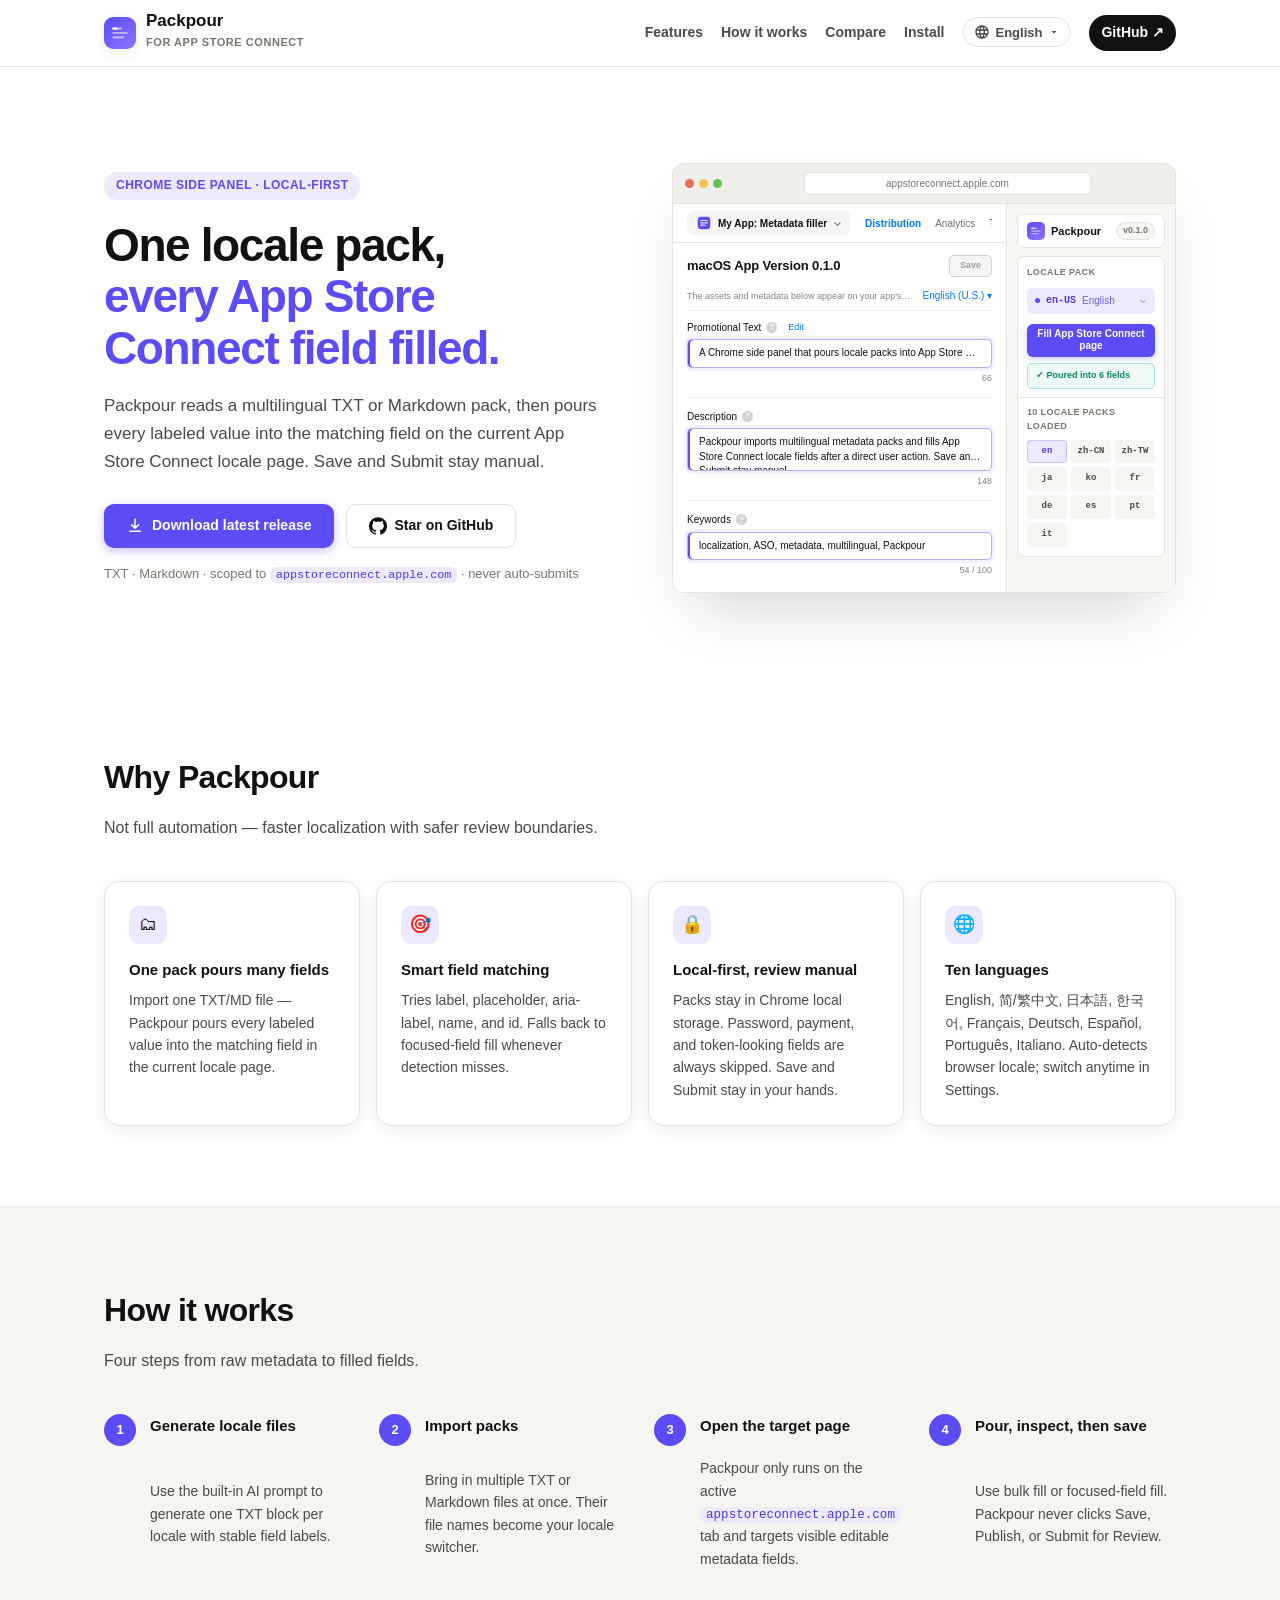
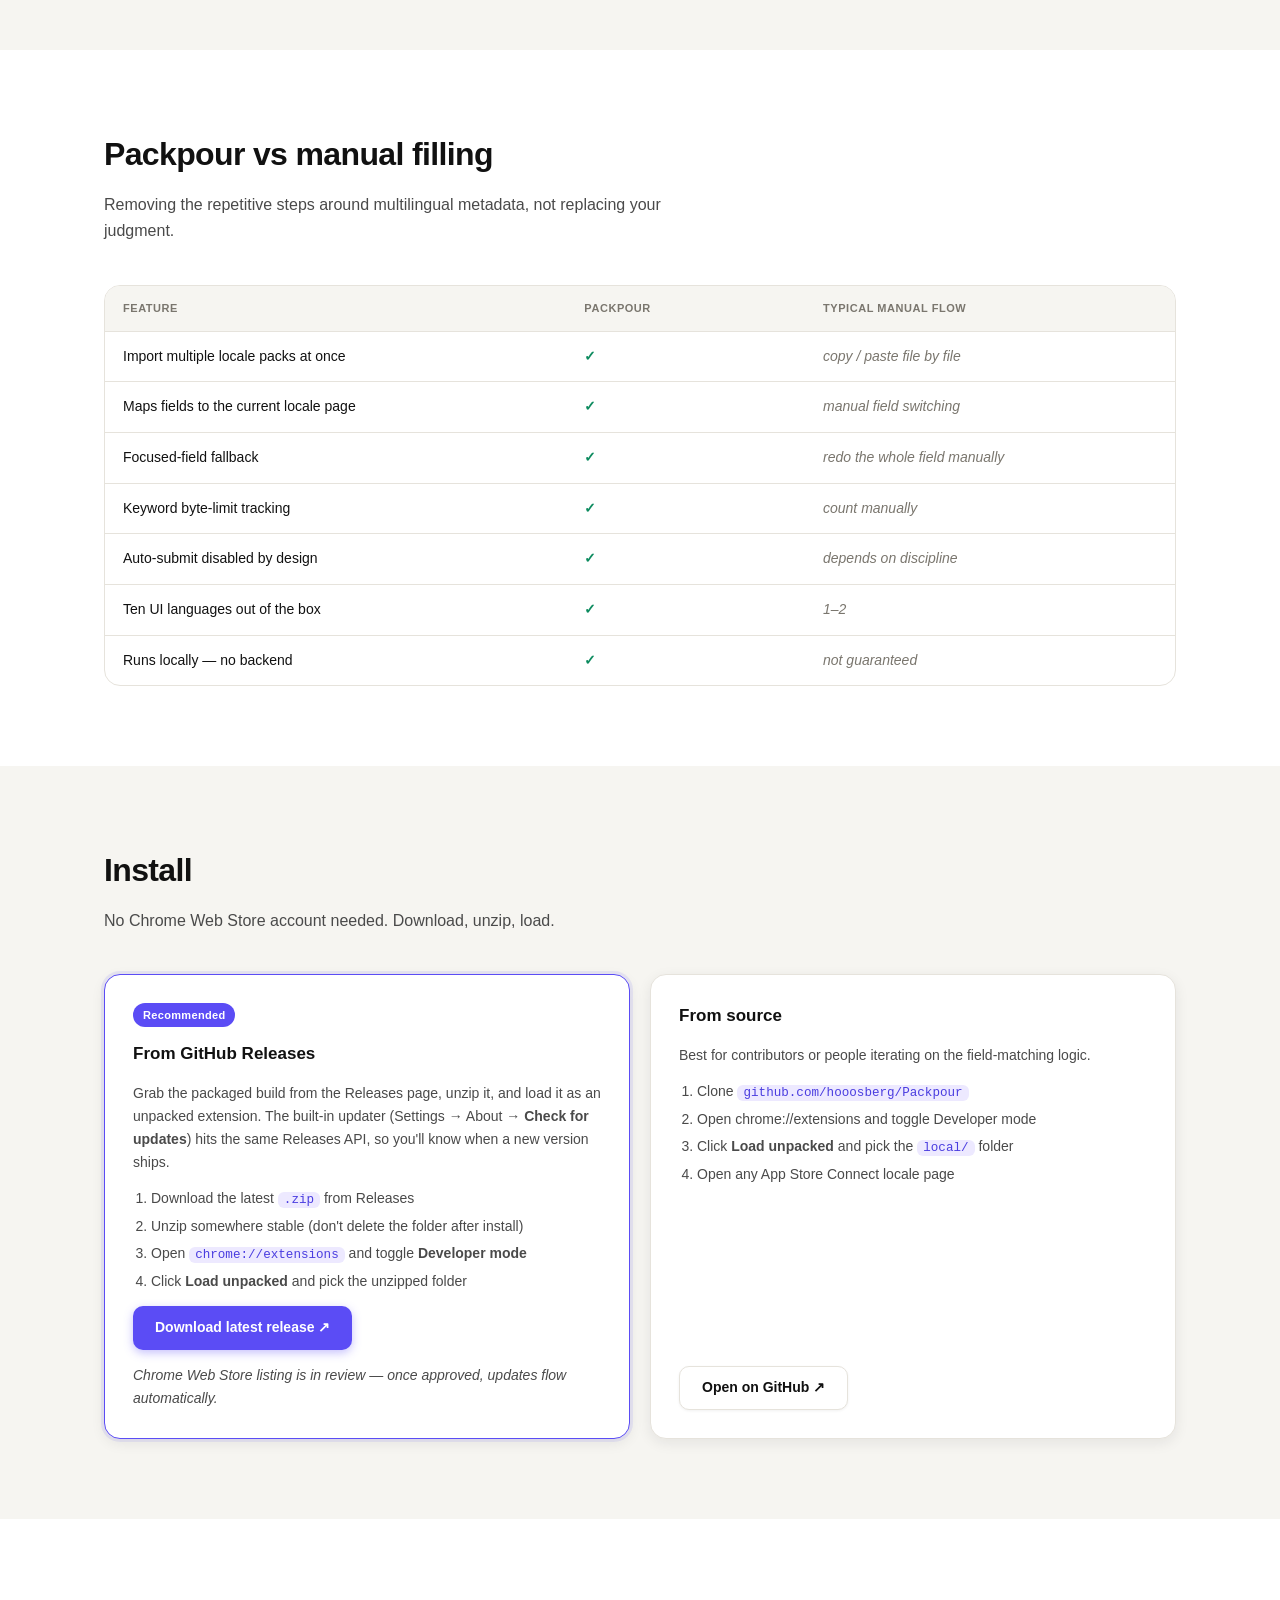
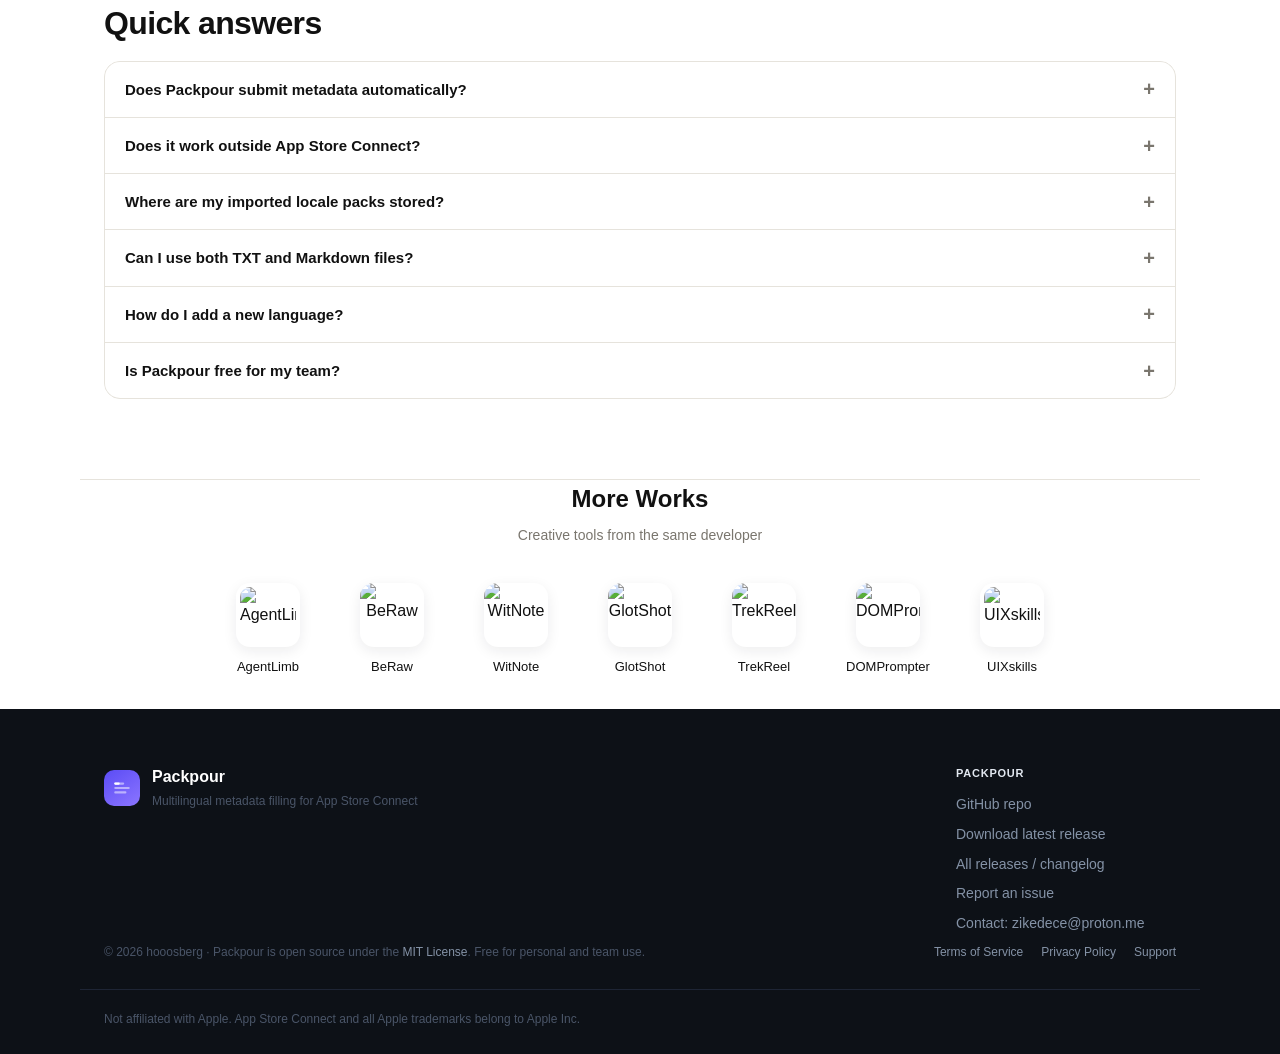
==== commit d3dd57fb: "feat(site): add icon-based More Works section before footer Insert a 7-card sibling grid between the" ====
--- a/site/index.html
+++ b/site/index.html
@@ -377,6 +377,40 @@
         </div>
       </section>
 
+      <section class="more-works container">
+        <h3 class="more-works-title">More Works</h3>
+        <p class="more-works-sub">Creative tools from the same developer</p>
+        <div class="more-works-grid">
+          <a href="https://agentlimb.com" target="_blank" rel="noopener" class="more-works-card">
+            <img src="https://agentlimb.com/icons/icon.svg" alt="AgentLimb" loading="lazy">
+            <span>AgentLimb</span>
+          </a>
+          <a href="https://hooosberg.github.io/BeRaw/" target="_blank" rel="noopener" class="more-works-card">
+            <img src="https://hooosberg.github.io/BeRaw/assets/icon-128.png" alt="BeRaw" loading="lazy">
+            <span>BeRaw</span>
+          </a>
+          <a href="https://hooosberg.github.io/WitNote/" target="_blank" rel="noopener" class="more-works-card">
+            <img src="https://hooosberg.github.io/WitNote/assets/icon.png" alt="WitNote" loading="lazy">
+            <span>WitNote</span>
+          </a>
+          <a href="https://hooosberg.github.io/GlotShot/" target="_blank" rel="noopener" class="more-works-card">
+            <img src="https://hooosberg.github.io/GlotShot/public/icon/icon-128.png" alt="GlotShot" loading="lazy">
+            <span>GlotShot</span>
+          </a>
+          <a href="https://hooosberg.github.io/TrekReel/" target="_blank" rel="noopener" class="more-works-card">
+            <img src="https://hooosberg.github.io/TrekReel/Apple/icon-128.png" alt="TrekReel" loading="lazy">
+            <span>TrekReel</span>
+          </a>
+          <a href="https://hooosberg.github.io/DOMPrompter/" target="_blank" rel="noopener" class="more-works-card">
+            <img src="https://hooosberg.github.io/DOMPrompter/pages/img/icon-128.png" alt="DOMPrompter" loading="lazy">
+            <span>DOMPrompter</span>
+          </a>
+          <a href="https://uixskills.com" target="_blank" rel="noopener" class="more-works-card">
+            <img src="https://uixskills.com/icons/icon.png" alt="UIXskills" loading="lazy">
+            <span>UIXskills</span>
+          </a>
+        </div>
+      </section>
     </main>
 
     <footer class="foot">
@@ -405,16 +439,6 @@
             <a href="https://github.com/hooosberg/Packpour/issues" target="_blank" rel="noreferrer noopener" data-i18n="footer.linkIssue">Report an issue</a>
             <a href="mailto:zikedece@proton.me" data-i18n="footer.linkContact">Contact: zikedece@proton.me</a>
           </div>
-          <div class="foot__col">
-            <h4 data-i18n-html="footer.colBuilt">Built by <a href="https://github.com/hooosberg" target="_blank" rel="noreferrer noopener">hooosberg</a></h4>
-            <a href="https://github.com/hooosberg/BeRaw" target="_blank" rel="noreferrer noopener" data-i18n="footer.proj1">BeRaw — Behance raw-image grabber</a>
-            <a href="https://github.com/hooosberg/AgentLimb" target="_blank" rel="noreferrer noopener" data-i18n="footer.proj2">AgentLimb — teach AI to control your browser</a>
-            <a href="https://github.com/hooosberg/WitNote" target="_blank" rel="noreferrer noopener" data-i18n="footer.proj3">WitNote — local-first AI writing companion</a>
-            <a href="https://github.com/hooosberg/GlotShot" target="_blank" rel="noreferrer noopener" data-i18n="footer.proj4">GlotShot — App Store preview images</a>
-            <a href="https://github.com/hooosberg/TrekReel" target="_blank" rel="noreferrer noopener" data-i18n="footer.proj5">TrekReel — outdoor trails, cinematic reels</a>
-            <a href="https://github.com/hooosberg/DOMPrompter" target="_blank" rel="noreferrer noopener" data-i18n="footer.proj6">DOMPrompter — visualize DOM for AI code</a>
-            <a href="https://github.com/hooosberg/UIXskills" target="_blank" rel="noreferrer noopener" data-i18n="footer.proj7">UIXskills — AI → JSON → Whiteboard → UI</a>
-          </div>
         </div>
       </div>
 
--- a/site/styles.css
+++ b/site/styles.css
@@ -1,5 +1,68 @@
 /* ── Reset & base ───────────────────────────────────────────── */
 *, *::before, *::after { box-sizing: border-box; margin: 0; padding: 0; }
+
+.more-works {
+  text-align: center;
+  padding: 72px 20px 32px;
+  border-top: 1px solid var(--line);
+  margin-top: 48px;
+}
+
+.more-works-title {
+  font-size: 24px;
+  font-weight: 700;
+  color: var(--ink);
+  margin: 0 0 8px;
+}
+
+.more-works-sub {
+  font-size: 14px;
+  color: var(--muted);
+  margin: 0 0 36px;
+}
+
+.more-works-grid {
+  display: flex;
+  flex-wrap: wrap;
+  justify-content: center;
+  gap: 28px;
+  max-width: 880px;
+  margin: 0 auto;
+}
+
+.more-works-card {
+  display: flex;
+  flex-direction: column;
+  align-items: center;
+  gap: 10px;
+  width: 96px;
+  text-decoration: none;
+  color: var(--ink);
+  transition: transform 0.2s;
+}
+
+.more-works-card:hover {
+  transform: translateY(-3px);
+}
+
+.more-works-card img {
+  width: 64px;
+  height: 64px;
+  border-radius: 14px;
+  object-fit: contain;
+  background: #fff;
+  box-shadow: var(--shadow-sm);
+}
+
+.more-works-card[href*="uixskills"] img,
+.more-works-card[href*="agentlimb"] img {
+  padding: 4px;
+}
+
+.more-works-card span {
+  font-size: 13px;
+  font-weight: 500;
+}
 
 :root {
   --bg: #ffffff;
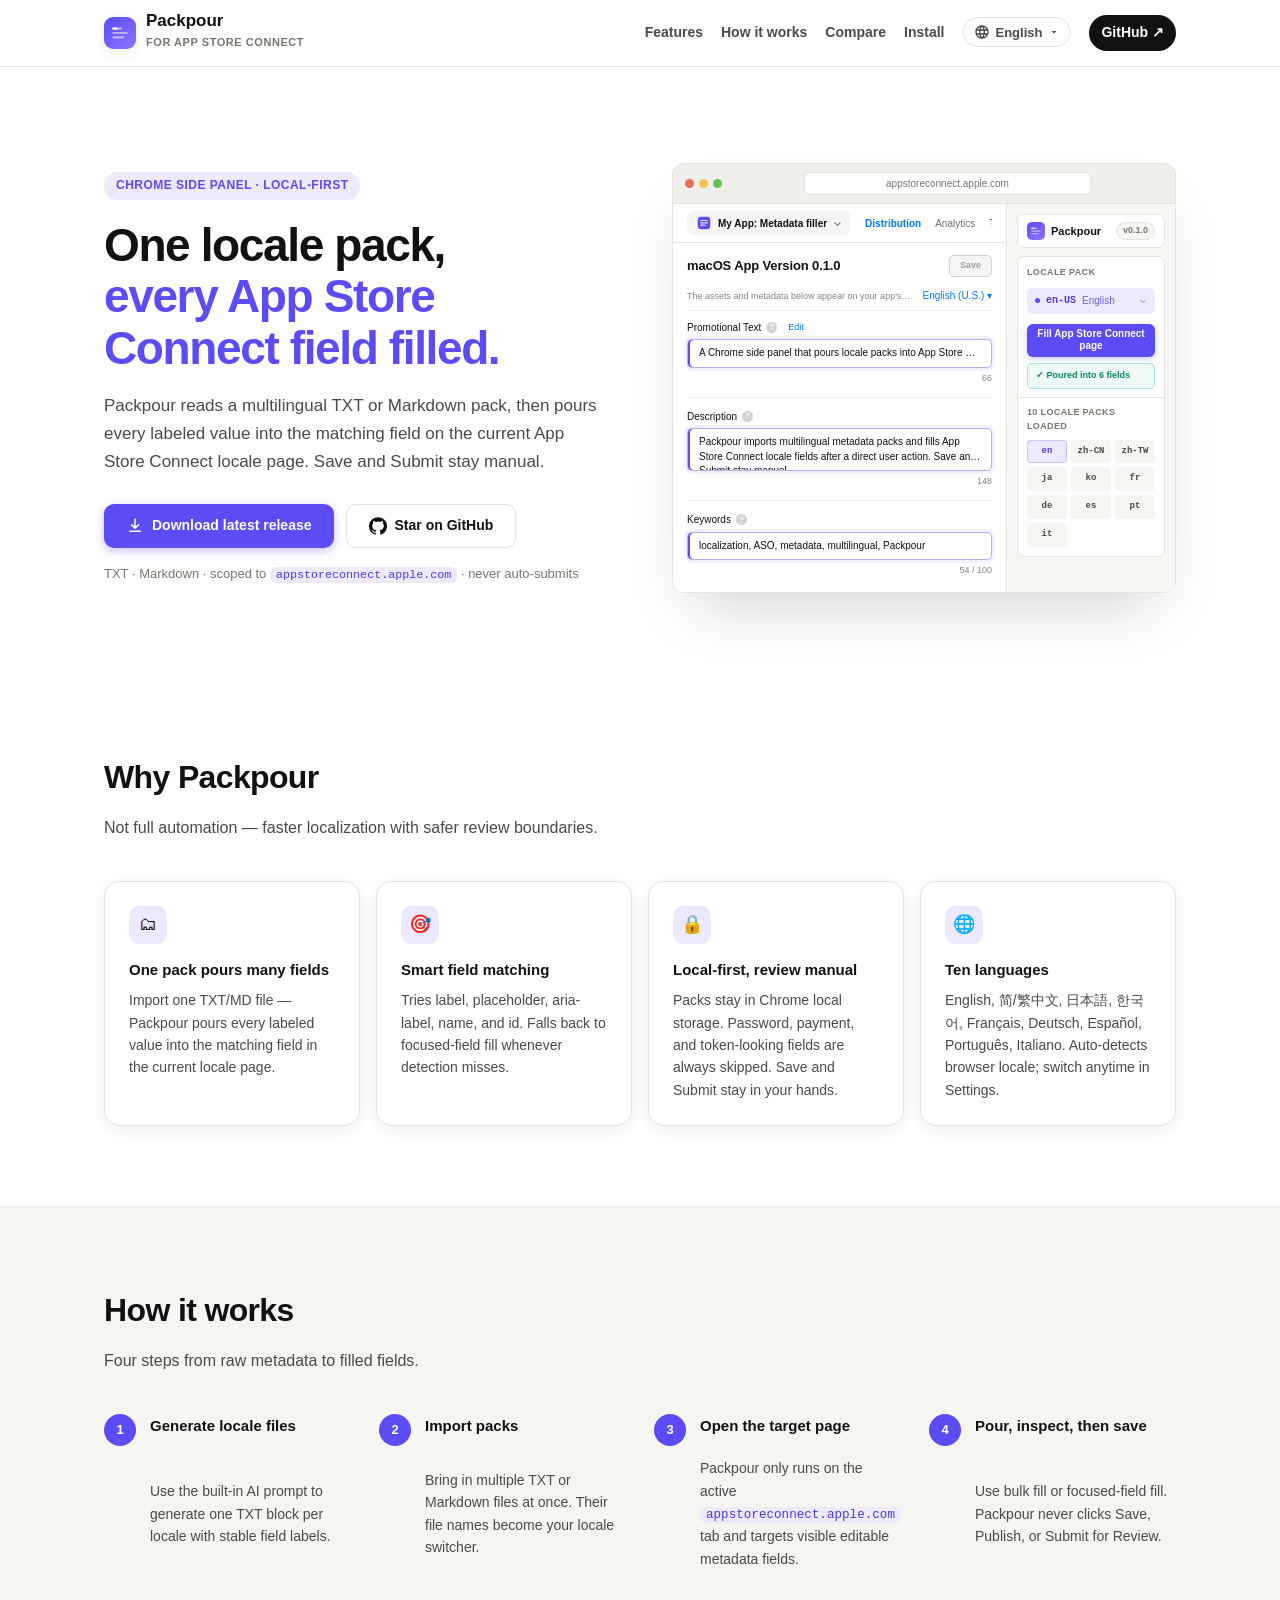
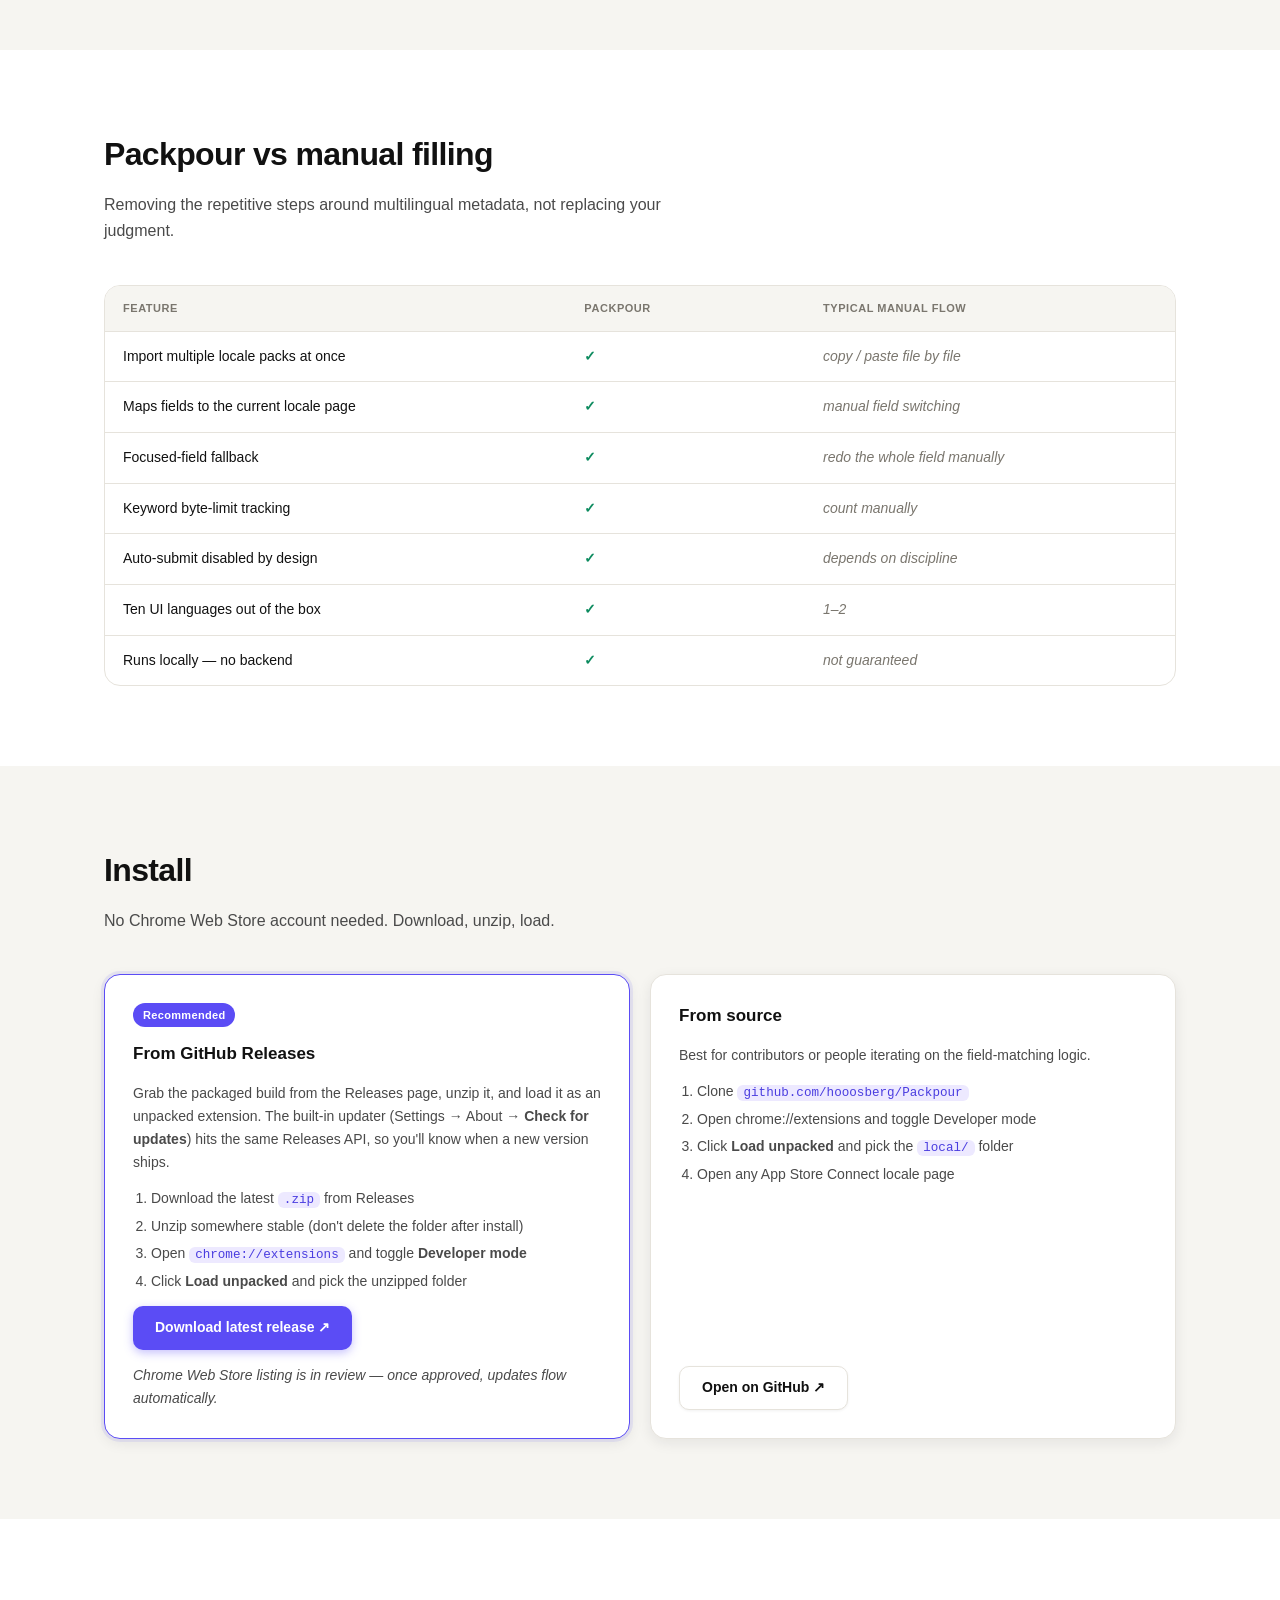
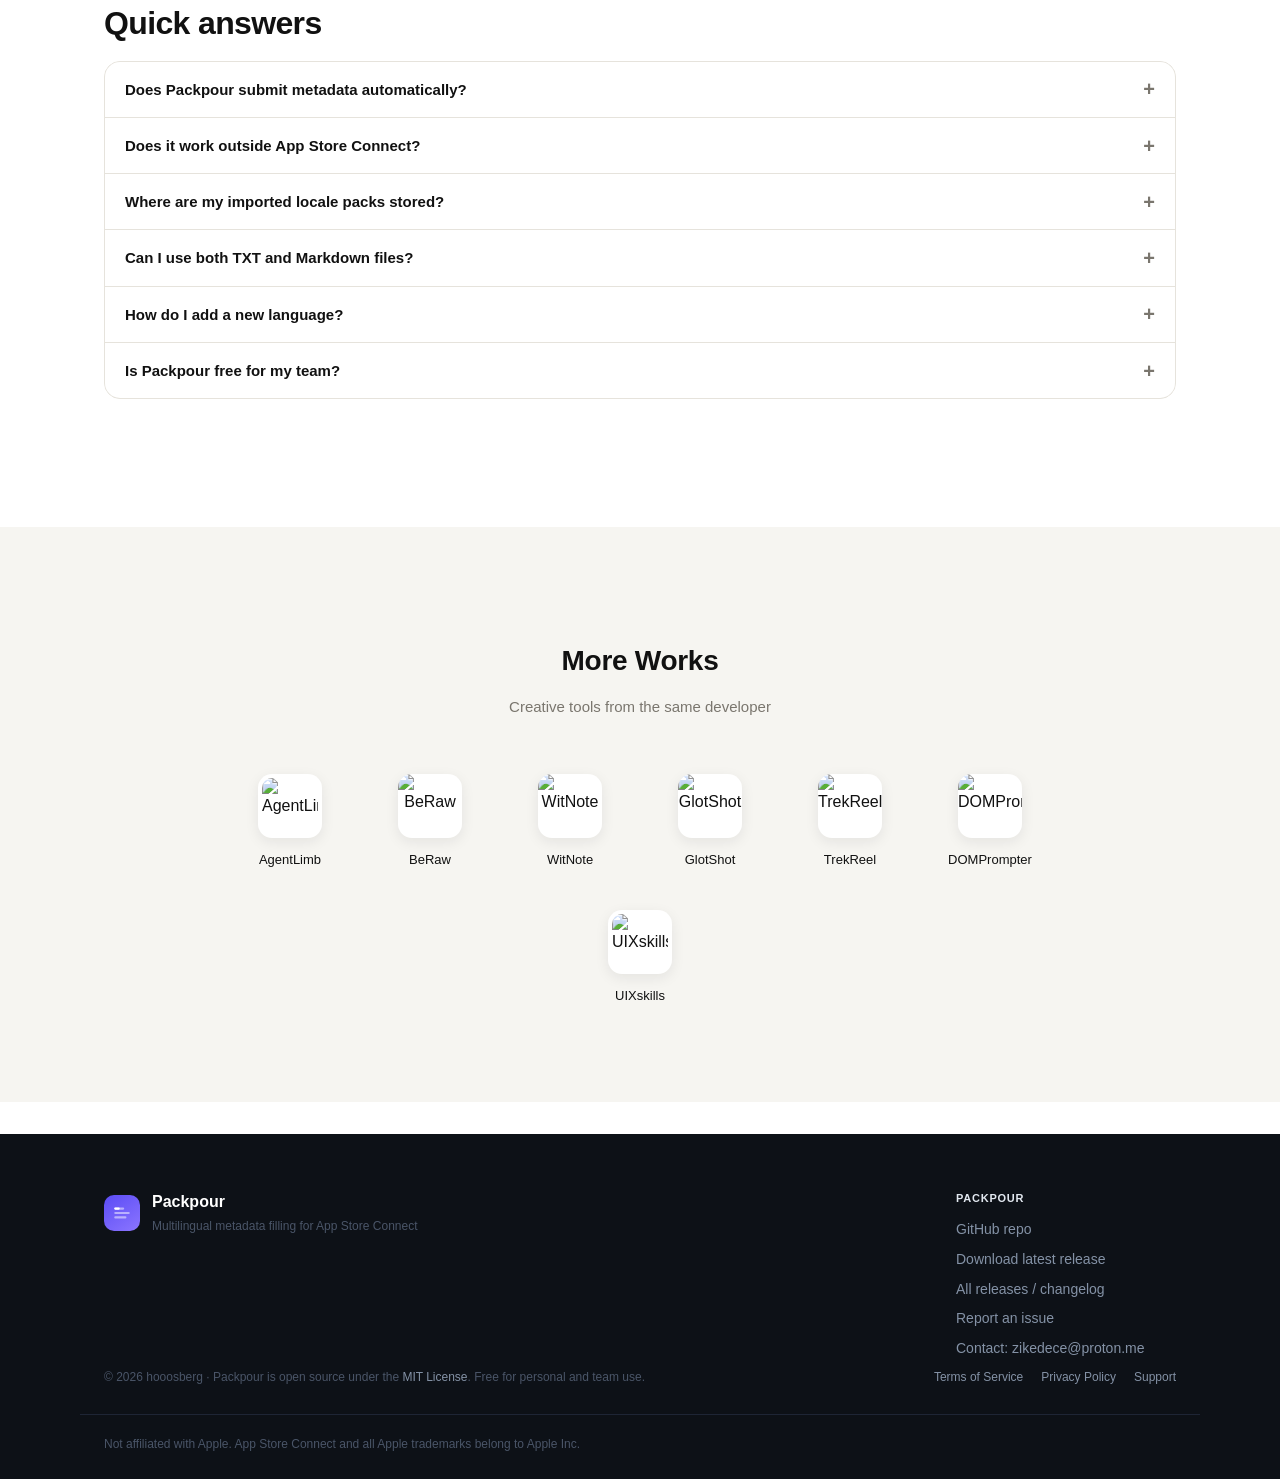
==== commit 220811fc: "fix(site): correct UIXskills icon URL and widen More Works spacing The uixskills.com/icons/icon.png " ====
--- a/site/index.html
+++ b/site/index.html
@@ -377,7 +377,7 @@
         </div>
       </section>
 
-      <section class="more-works container">
+      <section class="more-works">
         <h3 class="more-works-title">More Works</h3>
         <p class="more-works-sub">Creative tools from the same developer</p>
         <div class="more-works-grid">
@@ -406,7 +406,7 @@
             <span>DOMPrompter</span>
           </a>
           <a href="https://uixskills.com" target="_blank" rel="noopener" class="more-works-card">
-            <img src="https://uixskills.com/icons/icon.png" alt="UIXskills" loading="lazy">
+            <img src="https://uixskills.com/icons/uixskillicon.png" alt="UIXskills" loading="lazy">
             <span>UIXskills</span>
           </a>
         </div>
--- a/site/styles.css
+++ b/site/styles.css
@@ -3,30 +3,31 @@
 
 .more-works {
   text-align: center;
-  padding: 72px 20px 32px;
-  border-top: 1px solid var(--line);
+  padding: 112px 20px 96px;
   margin-top: 48px;
+  background: var(--bg-soft);
 }
 
 .more-works-title {
-  font-size: 24px;
+  font-size: 28px;
   font-weight: 700;
   color: var(--ink);
-  margin: 0 0 8px;
+  margin: 0 0 12px;
+  letter-spacing: -0.01em;
 }
 
 .more-works-sub {
-  font-size: 14px;
+  font-size: 15px;
   color: var(--muted);
-  margin: 0 0 36px;
+  margin: 0 0 56px;
 }
 
 .more-works-grid {
   display: flex;
   flex-wrap: wrap;
   justify-content: center;
-  gap: 28px;
-  max-width: 880px;
+  gap: 40px 36px;
+  max-width: 920px;
   margin: 0 auto;
 }
 
@@ -34,8 +35,8 @@
   display: flex;
   flex-direction: column;
   align-items: center;
-  gap: 10px;
-  width: 96px;
+  gap: 12px;
+  width: 104px;
   text-decoration: none;
   color: var(--ink);
   transition: transform 0.2s;
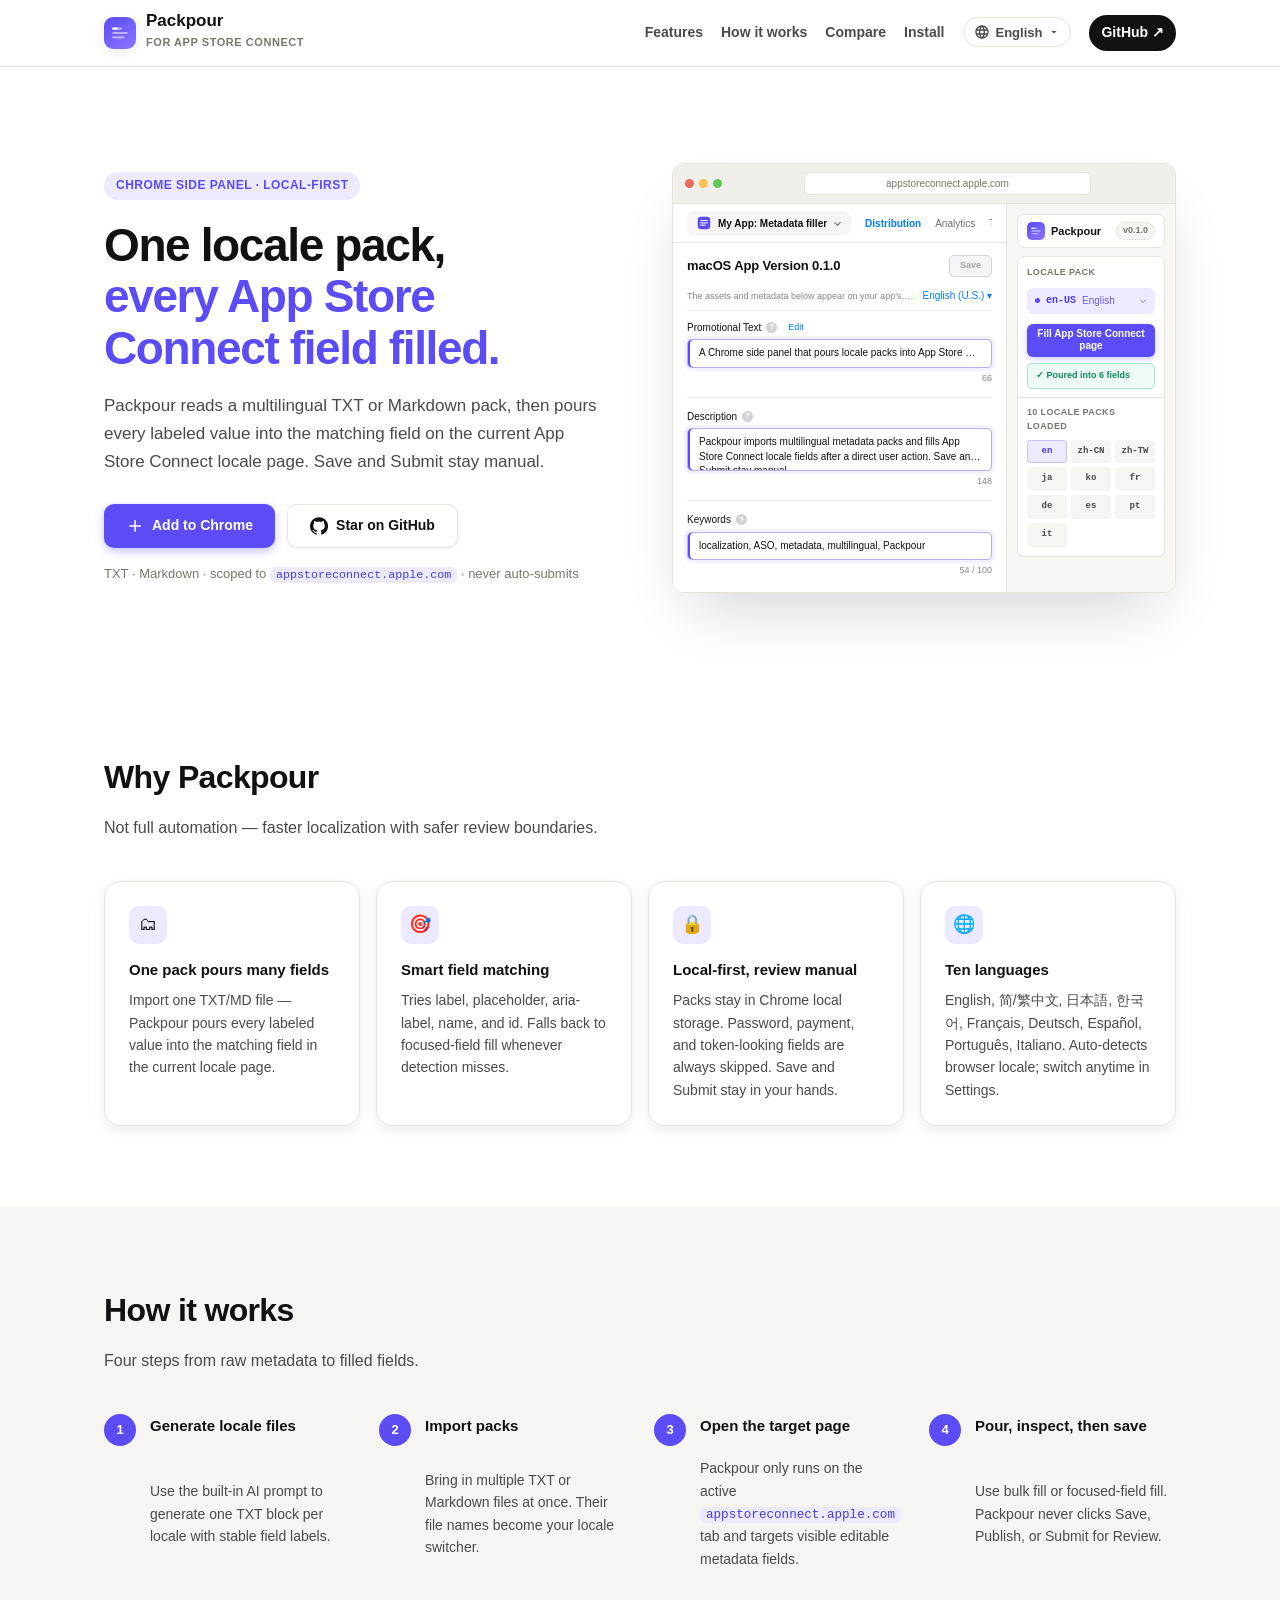
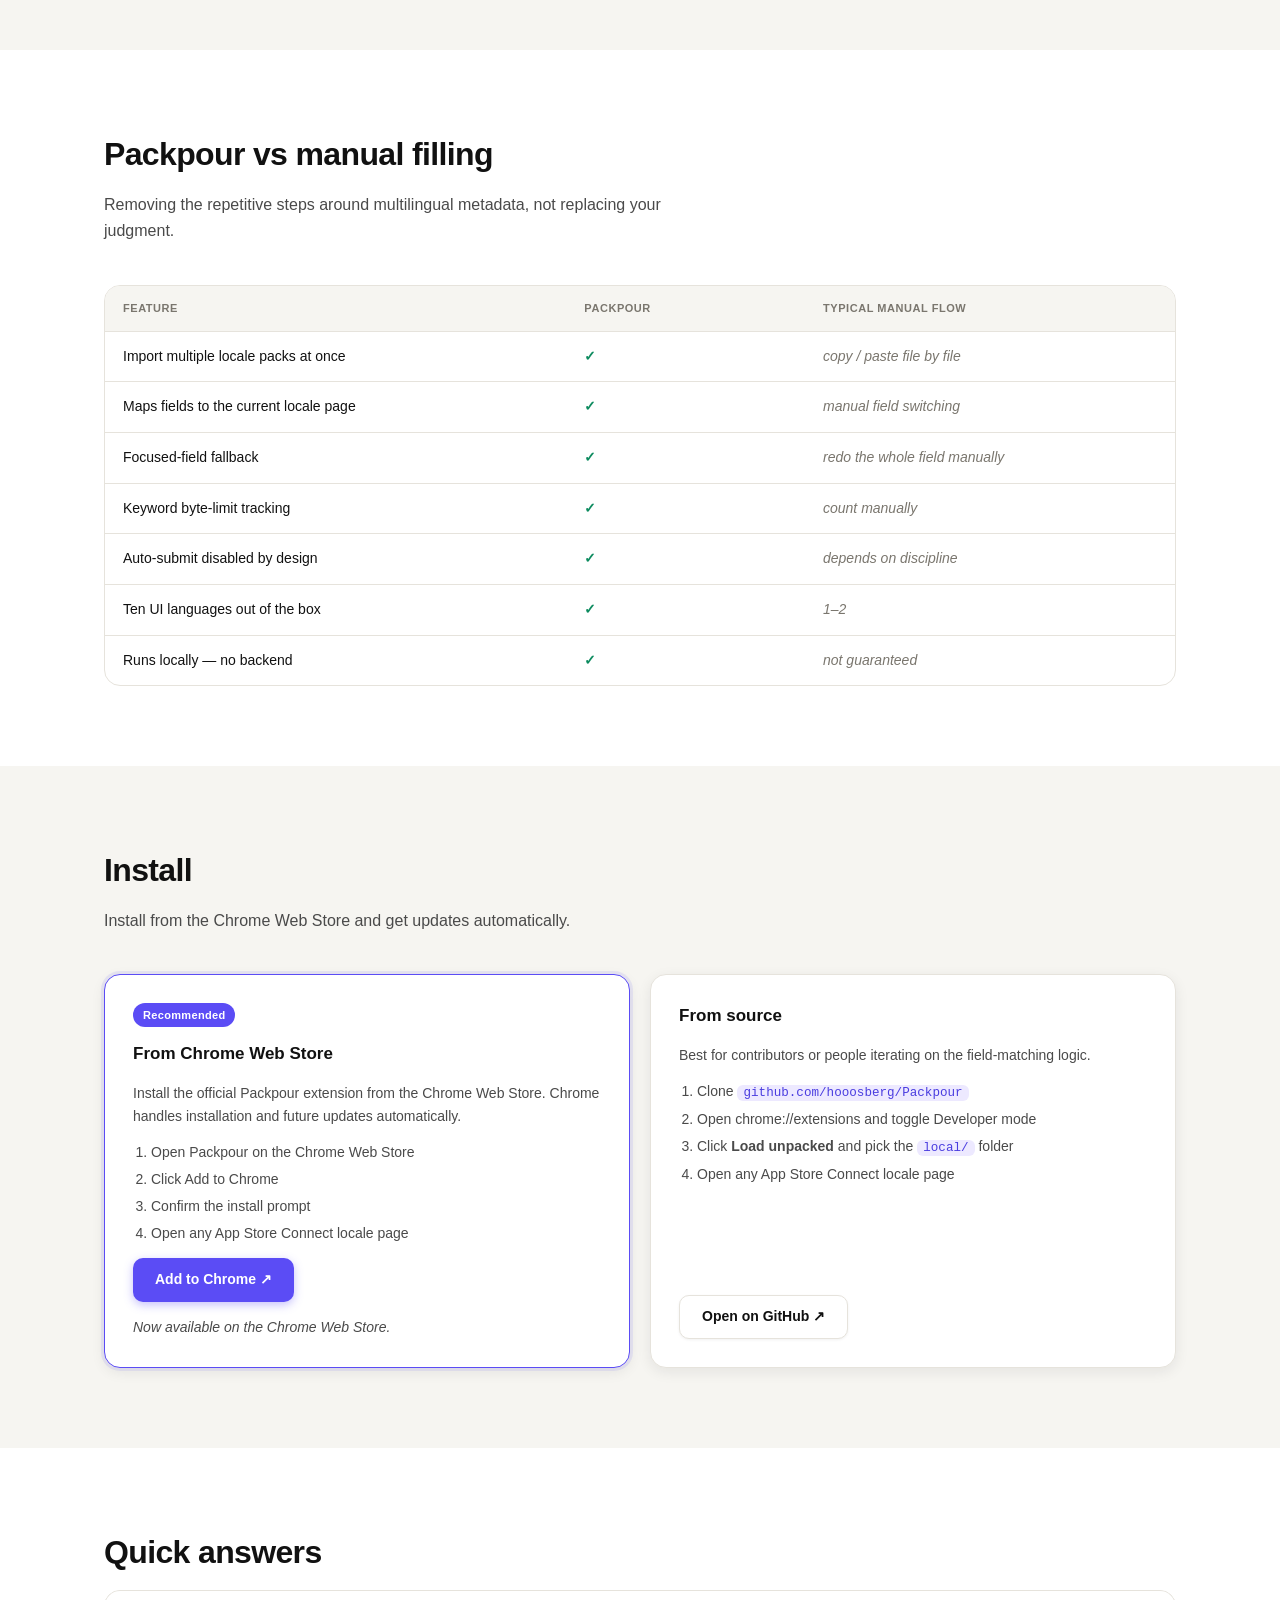
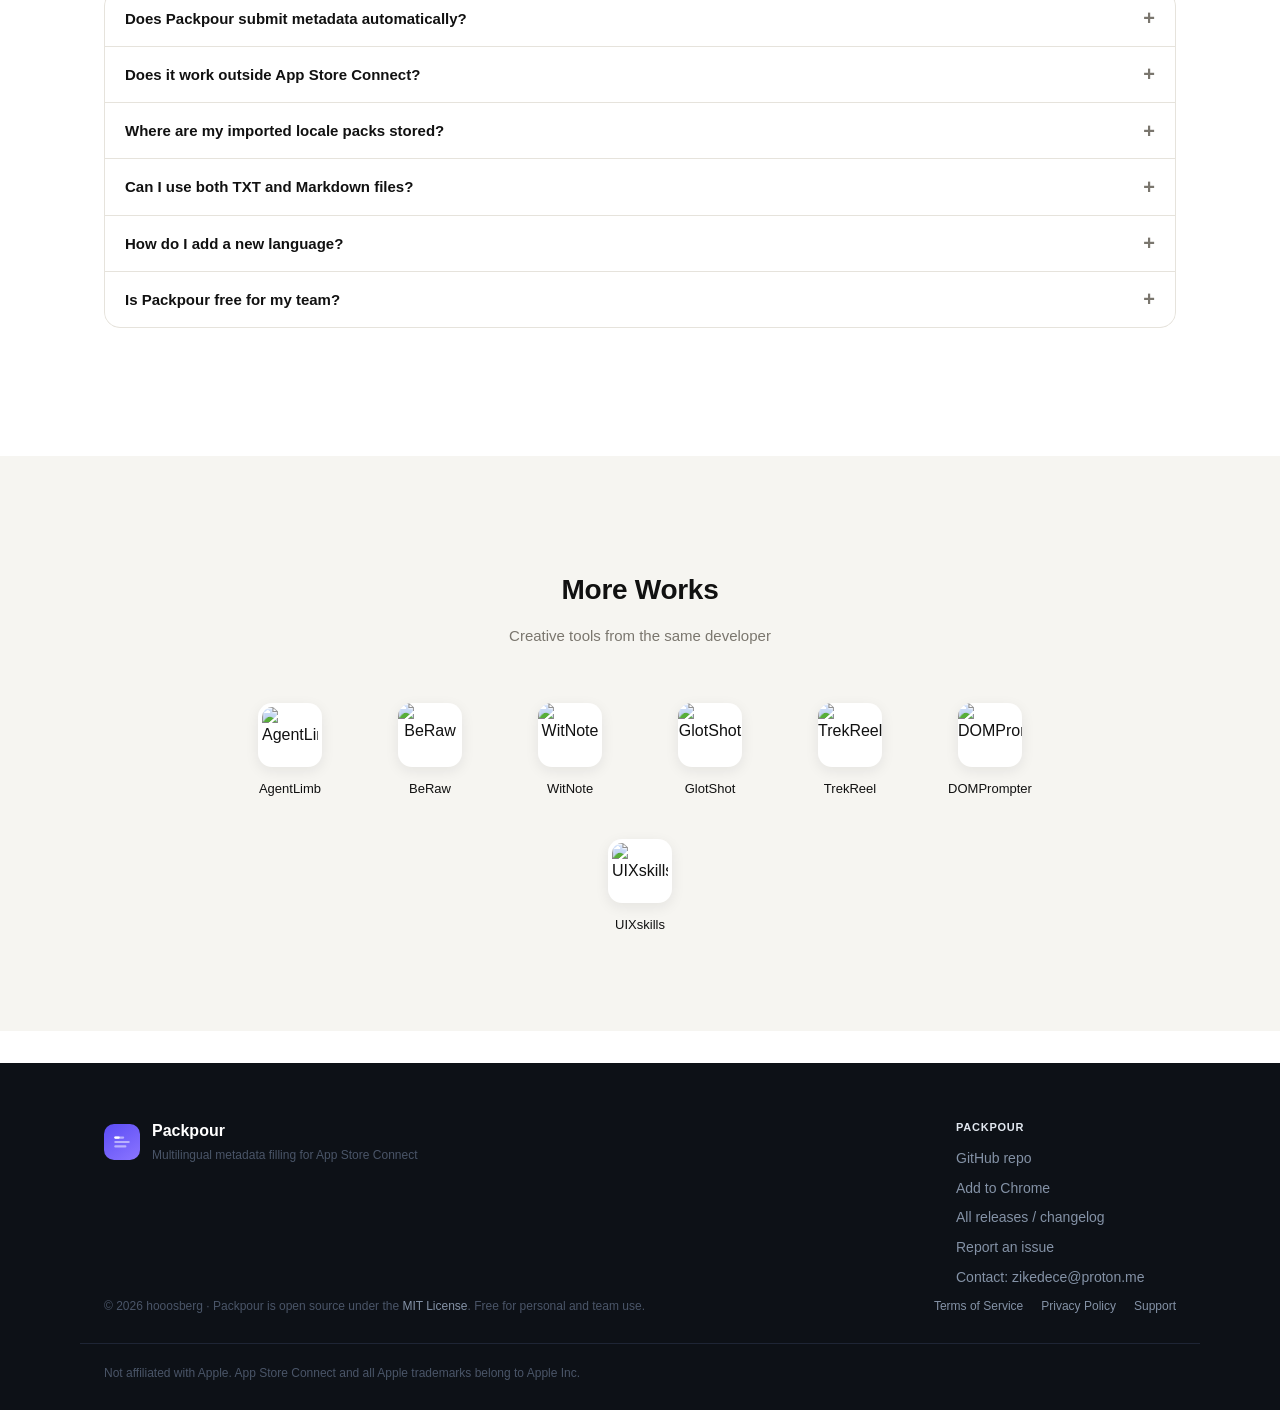
==== commit f55e5447: "docs: link Chrome Web Store install" ====
--- a/site/index.html
+++ b/site/index.html
@@ -64,9 +64,9 @@
               Save and Submit stay manual.
             </p>
             <div class="hero__ctas">
-              <a class="btn btn--primary" href="https://github.com/hooosberg/Packpour/releases/latest" target="_blank" rel="noreferrer noopener">
-                <svg width="18" height="18" viewBox="0 0 24 24" fill="none" aria-hidden="true"><path d="M12 3v12m0 0 4.5-4.5M12 15l-4.5-4.5M5 19h14" stroke="currentColor" stroke-width="2" stroke-linecap="round" stroke-linejoin="round"/></svg>
-                <span data-i18n="hero.ctaDownload">Download latest release</span>
+              <a class="btn btn--primary" href="https://chromewebstore.google.com/detail/packpour/phpeiikoiifehamfkjmknhmfbichcdjj?authuser=0&amp;hl=en" target="_blank" rel="noreferrer noopener">
+                <svg width="18" height="18" viewBox="0 0 24 24" fill="none" aria-hidden="true"><path d="M12 5v14M5 12h14" stroke="currentColor" stroke-width="2" stroke-linecap="round" stroke-linejoin="round"/></svg>
+                <span data-i18n="hero.ctaDownload">Add to Chrome</span>
               </a>
               <a class="btn btn--ghost" href="https://github.com/hooosberg/Packpour" target="_blank" rel="noreferrer noopener">
                 <svg width="18" height="18" viewBox="0 0 24 24" fill="currentColor" aria-hidden="true"><path d="M12 .3a12 12 0 0 0-3.8 23.38c.6.12.82-.26.82-.58v-2.03c-3.34.73-4.04-1.61-4.04-1.61-.55-1.39-1.34-1.76-1.34-1.76-1.09-.74.08-.72.08-.72 1.21.08 1.85 1.24 1.85 1.24 1.07 1.84 2.81 1.31 3.5 1 .1-.78.42-1.31.76-1.61-2.66-.3-5.47-1.33-5.47-5.93 0-1.31.47-2.38 1.24-3.22-.12-.3-.54-1.52.12-3.17 0 0 1-.32 3.3 1.23a11.4 11.4 0 0 1 6 0c2.3-1.55 3.3-1.23 3.3-1.23.66 1.65.24 2.87.12 3.17.77.84 1.24 1.91 1.24 3.22 0 4.61-2.81 5.62-5.48 5.92.43.37.81 1.1.81 2.22v3.29c0 .32.21.7.82.58A12 12 0 0 0 12 .3z"/></svg>
@@ -314,20 +314,20 @@
       <section class="section section--muted" id="install">
         <div class="container">
           <h2 class="section__title" data-i18n="install.title">Install</h2>
-          <p class="section__lede" data-i18n="install.lede">No Chrome Web Store account needed. Download, unzip, load.</p>
+          <p class="section__lede" data-i18n="install.lede">Install from the Chrome Web Store and get updates automatically.</p>
           <div class="install">
             <div class="install__card install__card--featured">
               <div class="install__badge" data-i18n="install.badge">Recommended</div>
-              <h3 data-i18n="install.card1Title">From GitHub Releases</h3>
-              <p data-i18n-html="install.card1Body">Grab the packaged build from the Releases page, unzip it, and load it as an unpacked extension. The built-in updater (Settings → About → <b>Check for updates</b>) hits the same Releases API, so you'll know when a new version ships.</p>
+              <h3 data-i18n="install.card1Title">From Chrome Web Store</h3>
+              <p data-i18n-html="install.card1Body">Install the official Packpour extension from the Chrome Web Store. Chrome handles installation and future updates automatically.</p>
               <ol>
-                <li data-i18n-html="install.card1Step1">Download the latest <code>.zip</code> from Releases</li>
-                <li data-i18n="install.card1Step2">Unzip somewhere stable (don't delete the folder after install)</li>
-                <li data-i18n-html="install.card1Step3">Open <code>chrome://extensions</code> and toggle <b>Developer mode</b></li>
-                <li data-i18n-html="install.card1Step4">Click <b>Load unpacked</b> and pick the unzipped folder</li>
+                <li data-i18n-html="install.card1Step1">Open Packpour on the Chrome Web Store</li>
+                <li data-i18n="install.card1Step2">Click Add to Chrome</li>
+                <li data-i18n-html="install.card1Step3">Confirm the install prompt</li>
+                <li data-i18n-html="install.card1Step4">Open any App Store Connect locale page</li>
               </ol>
-              <a class="btn btn--primary" href="https://github.com/hooosberg/Packpour/releases/latest" target="_blank" rel="noreferrer noopener" data-i18n="install.card1Cta">Download latest release ↗</a>
-              <p class="install__note" data-i18n="install.card1Note">Chrome Web Store listing is in review — once approved, updates flow automatically.</p>
+              <a class="btn btn--primary" href="https://chromewebstore.google.com/detail/packpour/phpeiikoiifehamfkjmknhmfbichcdjj?authuser=0&amp;hl=en" target="_blank" rel="noreferrer noopener" data-i18n="install.card1Cta">Add to Chrome ↗</a>
+              <p class="install__note" data-i18n="install.card1Note">Now available on the Chrome Web Store.</p>
             </div>
             <div class="install__card">
               <h3 data-i18n="install.card2Title">From source</h3>
@@ -434,7 +434,7 @@
           <div class="foot__col">
             <h4 data-i18n="footer.colProduct">Packpour</h4>
             <a href="https://github.com/hooosberg/Packpour" target="_blank" rel="noreferrer noopener" data-i18n="footer.linkRepo">GitHub repo</a>
-            <a href="https://github.com/hooosberg/Packpour/releases/latest" target="_blank" rel="noreferrer noopener" data-i18n="footer.linkRelease">Download latest release</a>
+            <a href="https://chromewebstore.google.com/detail/packpour/phpeiikoiifehamfkjmknhmfbichcdjj?authuser=0&amp;hl=en" target="_blank" rel="noreferrer noopener" data-i18n="footer.linkRelease">Add to Chrome</a>
             <a href="https://github.com/hooosberg/Packpour/releases" target="_blank" rel="noreferrer noopener" data-i18n="footer.linkChangelog">All releases / changelog</a>
             <a href="https://github.com/hooosberg/Packpour/issues" target="_blank" rel="noreferrer noopener" data-i18n="footer.linkIssue">Report an issue</a>
             <a href="mailto:zikedece@proton.me" data-i18n="footer.linkContact">Contact: zikedece@proton.me</a>
